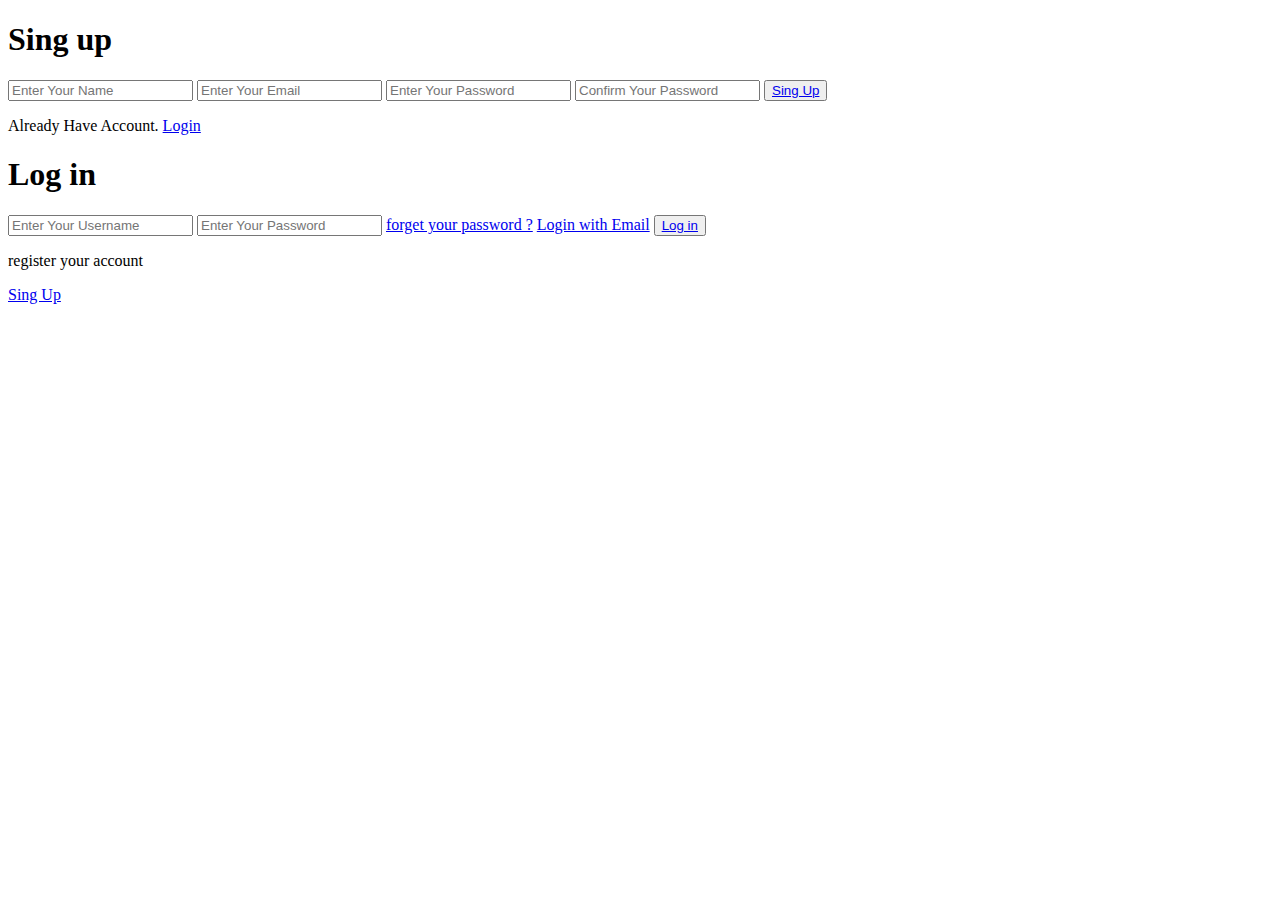
==== index.html @ 1a27d8e8 "add files" ====
<!DOCTYPE html>
<html lang="en">

<head>
    <meta charset="UTF-8">
    <meta name="viewport" content="width=device-width, initial-scale=1.0">
    <link rel="stylesheet" href="style.css">
    <link rel="stylesheet" href="fontawesome-free-6.7.1-web - Copy/css/all.css">
    <title>Log in</title>
</head>

<body>

    <div class="con">
        <div class="form">
            <h1>Sing up</h1>
            <input type="text" placeholder="Enter Your Name">
            <input type="email" placeholder="Enter Your Email">
            <input type="password" placeholder="Enter Your Password" id="password">
            <i class="fa-solid fa-eye-slash"></i>
            <input type="password" placeholder="Confirm Your Password" id="confirm_password">
            <i class="fa-solid fa-eye-slash"></i>
            <button><a href="#">Sing Up</a></button>
            <p>Already Have Account. <a href="#">Login</a> </p>
        </div>
    </div>

    <div class="con"><!--con = كونتينر-->
        <div class="form">
            <h1>Log in</h1>
            <input type="text" placeholder="Enter Your Username">
            <input type="password" placeholder="Enter Your Password" id="password">
            <a href="#">forget your password ?</a> <a href="#">Login with Email</a>
            <button><a href="#">Log in</a></button>
            <p>register your account</p><a href="#">Sing Up</a>
        </div>
    </div>


    <script src="scipt.js"></script>
</body>

</html>
---- style.css ----
@import url('https://fonts.googleapis.com/css2?family=Ubuntu:wght@300;400;500;700&display=swap');
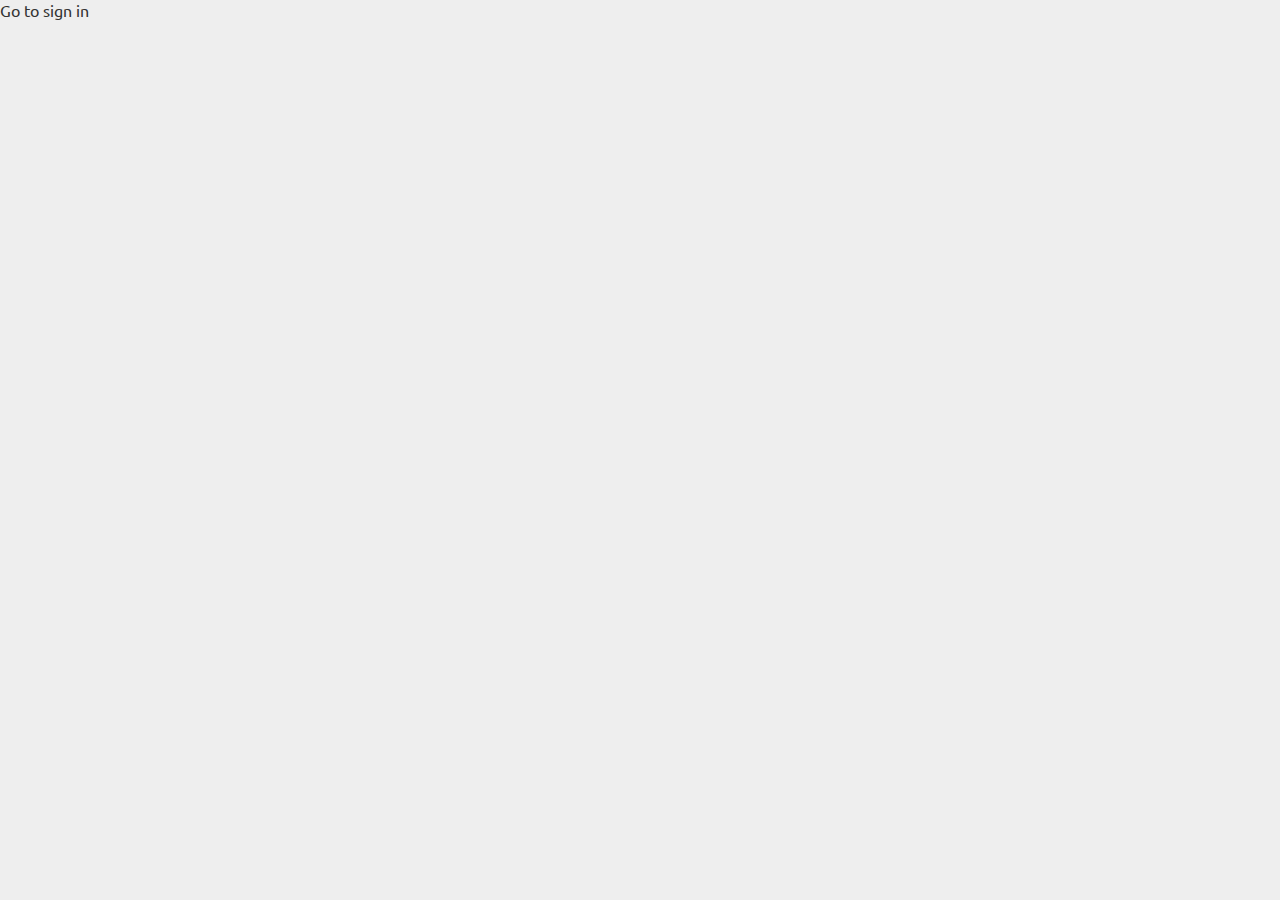
==== commit 1063d97c: ">-<" ====
--- a/index.html
+++ b/index.html
@@ -1,43 +1,19 @@
 <!DOCTYPE html>
 <html lang="en">
+  <head>
+    <meta charset="UTF-8" />
+    <meta name="viewport" content="width=device-width, initial-scale=1.0" />
+    <link rel="stylesheet" href="style.css" />
+    <link
+      rel="stylesheet"
+      href="fontawesome-free-6.7.1-web - Copy/css/all.css"
+    />
+    <title>Log in</title>
+  </head>
 
-<head>
-    <meta charset="UTF-8">
-    <meta name="viewport" content="width=device-width, initial-scale=1.0">
-    <link rel="stylesheet" href="style.css">
-    <link rel="stylesheet" href="fontawesome-free-6.7.1-web - Copy/css/all.css">
-    <title>Log in</title>
-</head>
-
-<body>
-
-    <div class="con">
-        <div class="form">
-            <h1>Sing up</h1>
-            <input type="text" placeholder="Enter Your Name">
-            <input type="email" placeholder="Enter Your Email">
-            <input type="password" placeholder="Enter Your Password" id="password">
-            <i class="fa-solid fa-eye-slash"></i>
-            <input type="password" placeholder="Confirm Your Password" id="confirm_password">
-            <i class="fa-solid fa-eye-slash"></i>
-            <button><a href="#">Sing Up</a></button>
-            <p>Already Have Account. <a href="#">Login</a> </p>
-        </div>
-    </div>
-
-    <div class="con"><!--con = كونتينر-->
-        <div class="form">
-            <h1>Log in</h1>
-            <input type="text" placeholder="Enter Your Username">
-            <input type="password" placeholder="Enter Your Password" id="password">
-            <a href="#">forget your password ?</a> <a href="#">Login with Email</a>
-            <button><a href="#">Log in</a></button>
-            <p>register your account</p><a href="#">Sing Up</a>
-        </div>
-    </div>
-
+  <body>
+    <a href="./src/signin.html">Go to sign in</a>
 
     <script src="scipt.js"></script>
-</body>
-
-</html>+  </body>
+</html>
--- a/style.css
+++ b/style.css
@@ -1 +1,89 @@
-@import url('https://fonts.googleapis.com/css2?family=Ubuntu:wght@300;400;500;700&display=swap');
+@import url("https://fonts.googleapis.com/css2?family=Ubuntu:wght@300;400;500;700&display=swap");
+:root {
+  --color-dark: #1a1a1a;
+  --input-bg: #f2f2f2;
+  --placeholder-color: #4d4d4d;
+  --color-light: #fff;
+}
+* {
+  margin: 0;
+  padding: 0;
+  box-sizing: border-box;
+  font-family: "Ubuntu", sans-serif;
+}
+ul {
+  list-style: none;
+}
+a {
+  text-decoration: none;
+  color: #333;
+}
+button,
+input[type="submit"] {
+  border: none;
+}
+
+input:focus {
+  outline: none;
+}
+label,
+button,
+input[type="submit"] {
+  cursor: pointer;
+}
+
+body {
+  background-color: #eee;
+}
+/* switch input */
+.switch {
+  position: relative;
+  height: 1.5rem;
+  width: 3rem;
+  cursor: pointer;
+  appearance: none;
+  -webkit-appearance: none;
+  border-radius: 3rem;
+  background-color: rgba(100, 116, 139, 0.377);
+  transition: all 0.3s ease;
+}
+
+.switch:checked {
+  background-color: #007bff;
+}
+
+.switch::before {
+  position: absolute;
+  content: "";
+  left: calc(1.5rem - 1.6rem);
+  top: calc(1.5rem - 1.6rem);
+  display: block;
+  height: 1.6rem;
+  width: 1.6rem;
+  cursor: pointer;
+  border: 1px solid rgba(100, 116, 139, 0.527);
+  border-radius: 9999px;
+  background-color: rgba(255, 255, 255, 1);
+  box-shadow: 0 3px 10px rgba(100, 116, 139, 0.327);
+  transition: all 0.3s ease;
+}
+
+.switch:hover::before {
+  box-shadow: 0 0 0px 8px rgba(0, 0, 0, 0.15);
+}
+
+.switch:checked:hover::before {
+  box-shadow: 0 0 0px 8px rgba(0, 123, 255, 0.15);
+}
+
+.switch:checked:before {
+  transform: translateX(100%);
+  border-color: #007bff;
+}
+
+.line {
+  width: 100%;
+  height: 0.5px;
+  background-color: rgba(100, 116, 139, 0.5);
+  margin: 20px 0;
+}
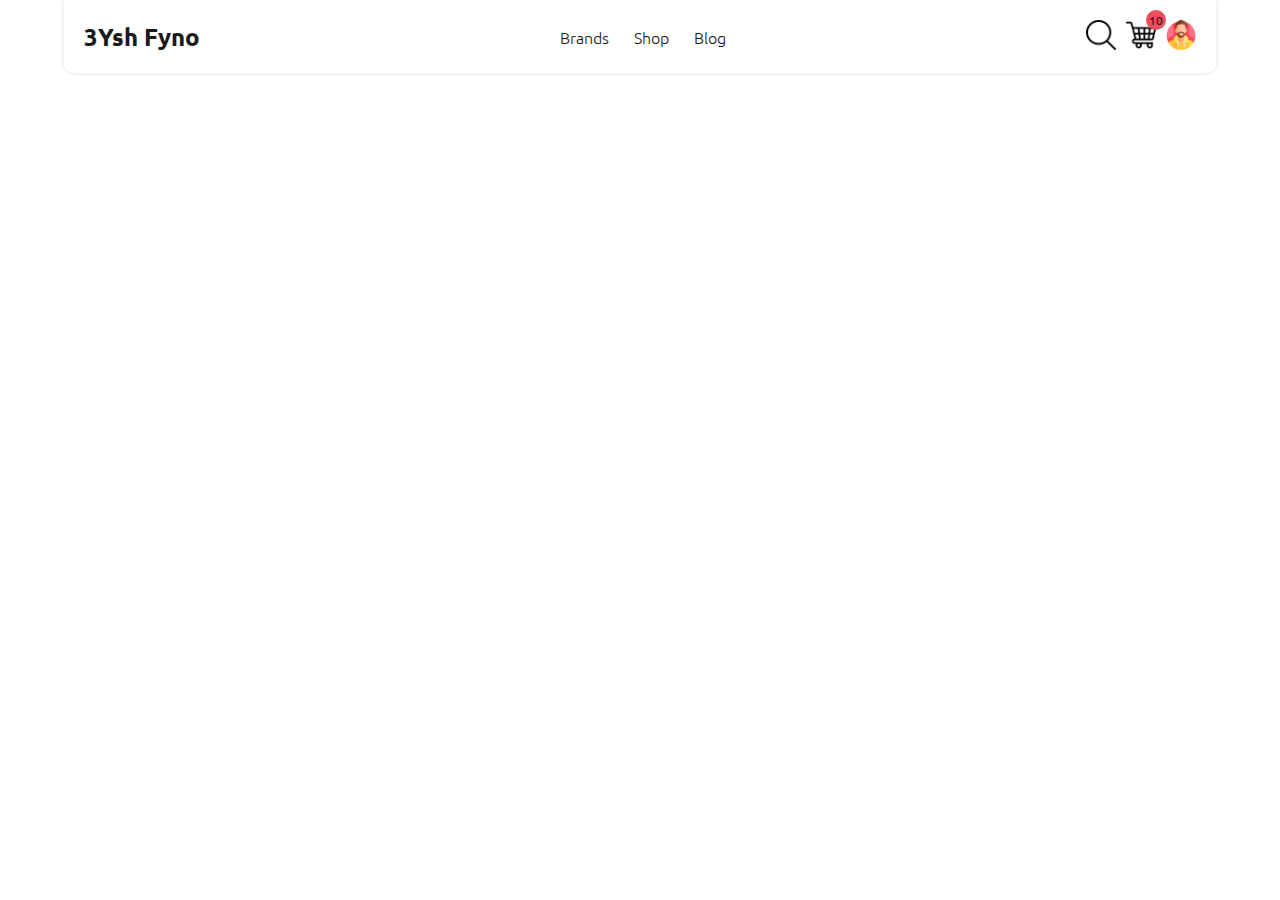
==== commit b21c3368: ">-<" ====
--- a/index.html
+++ b/index.html
@@ -8,12 +8,32 @@
       rel="stylesheet"
       href="fontawesome-free-6.7.1-web - Copy/css/all.css"
     />
-    <title>Log in</title>
+
+
+
+    <link rel="stylesheet" href="./src/assets/css/home.css">
+    <title>Home</title>
   </head>
+  <header>
+    <h2 class="logo">3Ysh Fyno</h2>
+    <nav>
+      <ul>
+        <li><a href="">Brands</a></li>
+        <li><a href="">Shop</a></li>
+        <li><a href="">Blog</a></li>
+      </ul>
+    </nav>
+    <div class="icons">
+      <img src="./src/assets/icons/search.png" alt="search" id="search">
+      <div id="cart">
+      <img src="./src/assets/icons/cart.png" alt="cart" id="cart">
+      </div>
+      <img src="./src/assets/icons/profile.png" alt="profile"  id="profile">
 
-  <body>
-    <a href="./src/signin.html">Go to sign in</a>
+    </div>
+    <img src="./src/assets/icons/menu.png" alt="menu" id="menuIcon">
+  </header>
 
-    <script src="scipt.js"></script>
+    <script src="script.js"></script>
   </body>
 </html>
--- a/style.css
+++ b/style.css
@@ -4,6 +4,7 @@
   --input-bg: #f2f2f2;
   --placeholder-color: #4d4d4d;
   --color-light: #fff;
+  --font-main: "Ubuntu", sans-serif;
 }
 * {
   margin: 0;
@@ -34,6 +35,7 @@
 
 body {
   background-color: #eee;
+  min-height: 100vh;
 }
 /* switch input */
 .switch {
--- a/src/assets/css/home.css
+++ b/src/assets/css/home.css
@@ -0,0 +1,68 @@
+@import url("/style.css");
+
+body {
+  background-color: var(--color-light);
+}
+
+/* header */
+
+header {
+  width: 90%;
+  margin: 0 auto;
+  padding: 20px;
+  background-color: var(--color-light);
+  border-bottom-right-radius: 10px;
+  border-bottom-left-radius: 10px;
+  display: flex;
+  justify-content: space-between;
+  align-items: center;
+  color: var(--color-dark);
+  box-shadow: 0 0 5px 0 rgba(33, 33, 33, 0.15);
+}
+
+header nav ul {
+  display: flex;
+  gap: 25px;
+}
+
+header nav ul li a {
+  color: var(--color-dark);
+  transition: 0.3s;
+  font-weight: lighter;
+}
+header nav ul li a:hover {
+  color: rgba(33, 33, 33, 0.3);
+}
+header .icons {
+  display: flex;
+  gap: 10px;
+}
+
+header .icons img {
+  cursor: pointer;
+  width: 30px;
+  height: 30px;
+  object-fit: cover;
+}
+
+header .icons #cart {
+  position: relative;
+}
+
+header .icons #cart::after {
+  content: "10";
+  position: absolute;
+  top: -10px;
+  right: -10px;
+  background-color: #ee4d5b;
+  width: 20px;
+  height: 20px;
+  border-radius: 50%;
+  font-size: 12px;
+  display: grid;
+  place-content: center;
+}
+
+header #menuIcon {
+  display: none;
+}
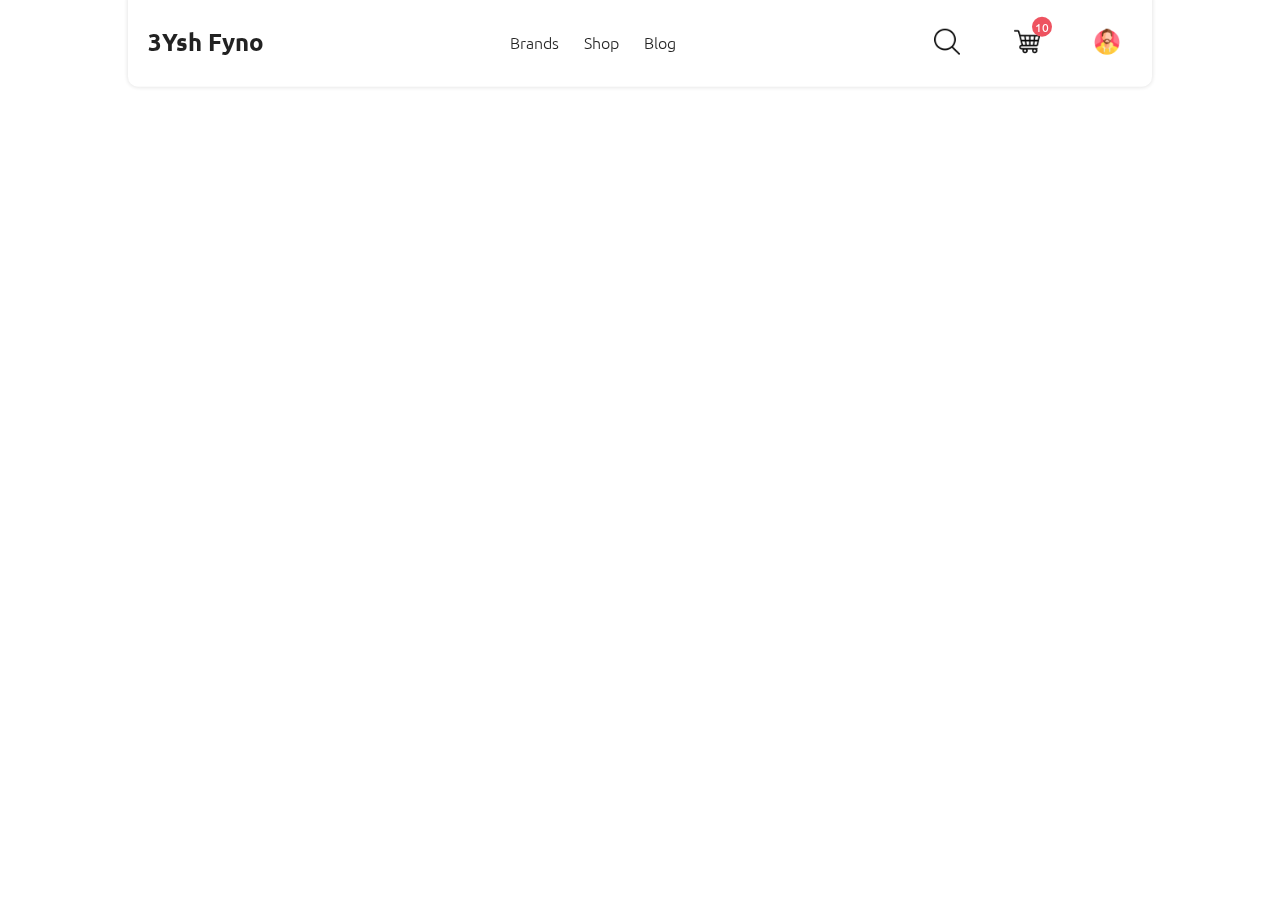
==== commit fef05a6f: ".." ====
--- a/index.html
+++ b/index.html
@@ -4,36 +4,44 @@
     <meta charset="UTF-8" />
     <meta name="viewport" content="width=device-width, initial-scale=1.0" />
     <link rel="stylesheet" href="style.css" />
+    <link rel="stylesheet" href="./src/assets/css/home.css" />
     <link
       rel="stylesheet"
-      href="fontawesome-free-6.7.1-web - Copy/css/all.css"
+      href="https://cdnjs.cloudflare.com/ajax/libs/font-awesome/6.7.2/css/all.min.css"
+      integrity="sha512-Evv84Mr4kqVGRNSgIGL/F/aIDqQb7xQ2vcrdIwxfjThSH8CSR7PBEakCr51Ck+w+/U6swU2Im1vVX0SVk9ABhg=="
+      crossorigin="anonymous"
+      referrerpolicy="no-referrer"
     />
-
-
-
-    <link rel="stylesheet" href="./src/assets/css/home.css">
     <title>Home</title>
   </head>
-  <header>
-    <h2 class="logo">3Ysh Fyno</h2>
-    <nav>
-      <ul>
-        <li><a href="">Brands</a></li>
-        <li><a href="">Shop</a></li>
-        <li><a href="">Blog</a></li>
-      </ul>
-    </nav>
-    <div class="icons">
-      <img src="./src/assets/icons/search.png" alt="search" id="search">
-      <div id="cart">
-      <img src="./src/assets/icons/cart.png" alt="cart" id="cart">
+  <body>
+    <header>
+      <h2 class="logo">3Ysh Fyno</h2>
+      <nav>
+        <ul>
+          <li><a href="">Brands</a></li>
+          <li><a href="">Shop</a></li>
+          <li><a href="">Blog</a></li>
+        </ul>
+      </nav>
+
+      <div class="icons">
+        <a id="search">
+          <img src="./src/assets/icons/search.png" alt="search" />
+        </a>
+        <a id="cart">
+          <img src="./src/assets/icons/cart.png" alt="cart" />
+        </a>
+        <a id="profile">
+          <img src="./src/assets/icons/profile.png" alt="profile" />
+        </a>
       </div>
-      <img src="./src/assets/icons/profile.png" alt="profile"  id="profile">
 
-    </div>
-    <img src="./src/assets/icons/menu.png" alt="menu" id="menuIcon">
-  </header>
+      <img src="./src/assets/icons/menu.png" alt="menu" id="menuIcon" />
+    </header>
 
+    <script src="https://cdn.jsdelivr.net/npm/gsap@3.12.7/dist/gsap.min.js"></script>
     <script src="script.js"></script>
+    <script src="./src/assets/js/home.js"></script>
   </body>
 </html>
--- a/style.css
+++ b/style.css
@@ -20,7 +20,7 @@
   color: #333;
 }
 button,
-input[type="submit"] {
+input {
   border: none;
 }
 
@@ -66,7 +66,7 @@
   border: 1px solid rgba(100, 116, 139, 0.527);
   border-radius: 9999px;
   background-color: rgba(255, 255, 255, 1);
-  box-shadow: 0 3px 10px rgba(100, 116, 139, 0.327);
+  box-shadow: 0 3px 10 px rgba(100, 116, 139, 0.327);
   transition: all 0.3s ease;
 }
 
--- a/src/assets/css/home.css
+++ b/src/assets/css/home.css
@@ -2,12 +2,18 @@
 
 body {
   background-color: var(--color-light);
+  display: flex;
+  flex-direction: column;
+  overflow-x: hidden;
 }
 
 /* header */
 
 header {
+  align-self: center;
+  position: fixed;
   width: 90%;
+  max-width: 1024px;
   margin: 0 auto;
   padding: 20px;
   background-color: var(--color-light);
@@ -35,25 +41,39 @@
 }
 header .icons {
   display: flex;
-  gap: 10px;
+  gap: 30px;
 }
 
-header .icons img {
+header img {
   cursor: pointer;
   width: 30px;
   height: 30px;
   object-fit: cover;
+  padding: 2px;
 }
-
+header .icons a {
+  display: flex;
+  align-items: center;
+  justify-content: center;
+  width: 50px;
+  height: 50px;
+  padding: 10px;
+  border-radius: 50%;
+  cursor: pointer;
+  text-decoration: none;
+  transition: 0.3s;
+}
+header .icons a:hover {
+  background-color: rgba(33, 33, 33, 0.15);
+}
 header .icons #cart {
   position: relative;
 }
-
 header .icons #cart::after {
   content: "10";
   position: absolute;
-  top: -10px;
-  right: -10px;
+  top: 0px;
+  right: 0px;
   background-color: #ee4d5b;
   width: 20px;
   height: 20px;
@@ -61,8 +81,96 @@
   font-size: 12px;
   display: grid;
   place-content: center;
+  color: var(--color-light);
 }
 
 header #menuIcon {
   display: none;
 }
+
+/* search box */
+.searchBox {
+  position: fixed;
+  top: 50%;
+  left: 50%;
+  transform: translate(-50%, -50%);
+  display: flex;
+  align-items: center;
+  background-color: #f8f9fa;
+  border: 1px solid #ddd;
+  border-radius: 8px;
+  padding: 5px 10px;
+  box-shadow: 0 2px 8px rgba(0, 0, 0, 0.1);
+  z-index: 1000;
+}
+
+.searchBox input {
+  background-color: transparent;
+  padding: 8px;
+  font-size: 14px;
+  border-radius: 4px;
+  margin-right: 10px;
+  width: 200px;
+}
+
+.searchBox i {
+  font-size: 18px;
+  color: #555;
+  cursor: pointer;
+  transition: color 0.3s;
+}
+
+.searchBox i:hover {
+  color: #007bff;
+}
+
+/* responsive */
+@media (max-width: 768px) {
+  header {
+    position: relative;
+  }
+
+  header #menuIcon {
+    display: block;
+    transition: 0.8s;
+  }
+  header #menuIcon.open {
+    transform: rotate(90deg);
+  }
+  nav {
+    position: absolute;
+    right: -100%;
+    top: calc(100% + 20px);
+    background-color: var(--color-dark);
+    padding: 20px;
+    border-radius: 10px;
+    opacity: 0;
+    transition: 0.8s;
+  }
+  nav.open {
+    opacity: 1;
+    right: 0;
+  }
+  nav ul {
+    flex-direction: column;
+  }
+  header nav ul li a {
+    color: var(--color-light);
+  }
+  header nav ul li a:hover {
+    color: #d4d4d4;
+  }
+}
+
+@media (max-width: 400px) {
+  header .logo {
+    font-size: 20px;
+  }
+  header .icons {
+    gap: 15px;
+  }
+  header img {
+    width: 25px;
+    height: 25px;
+  }
+}
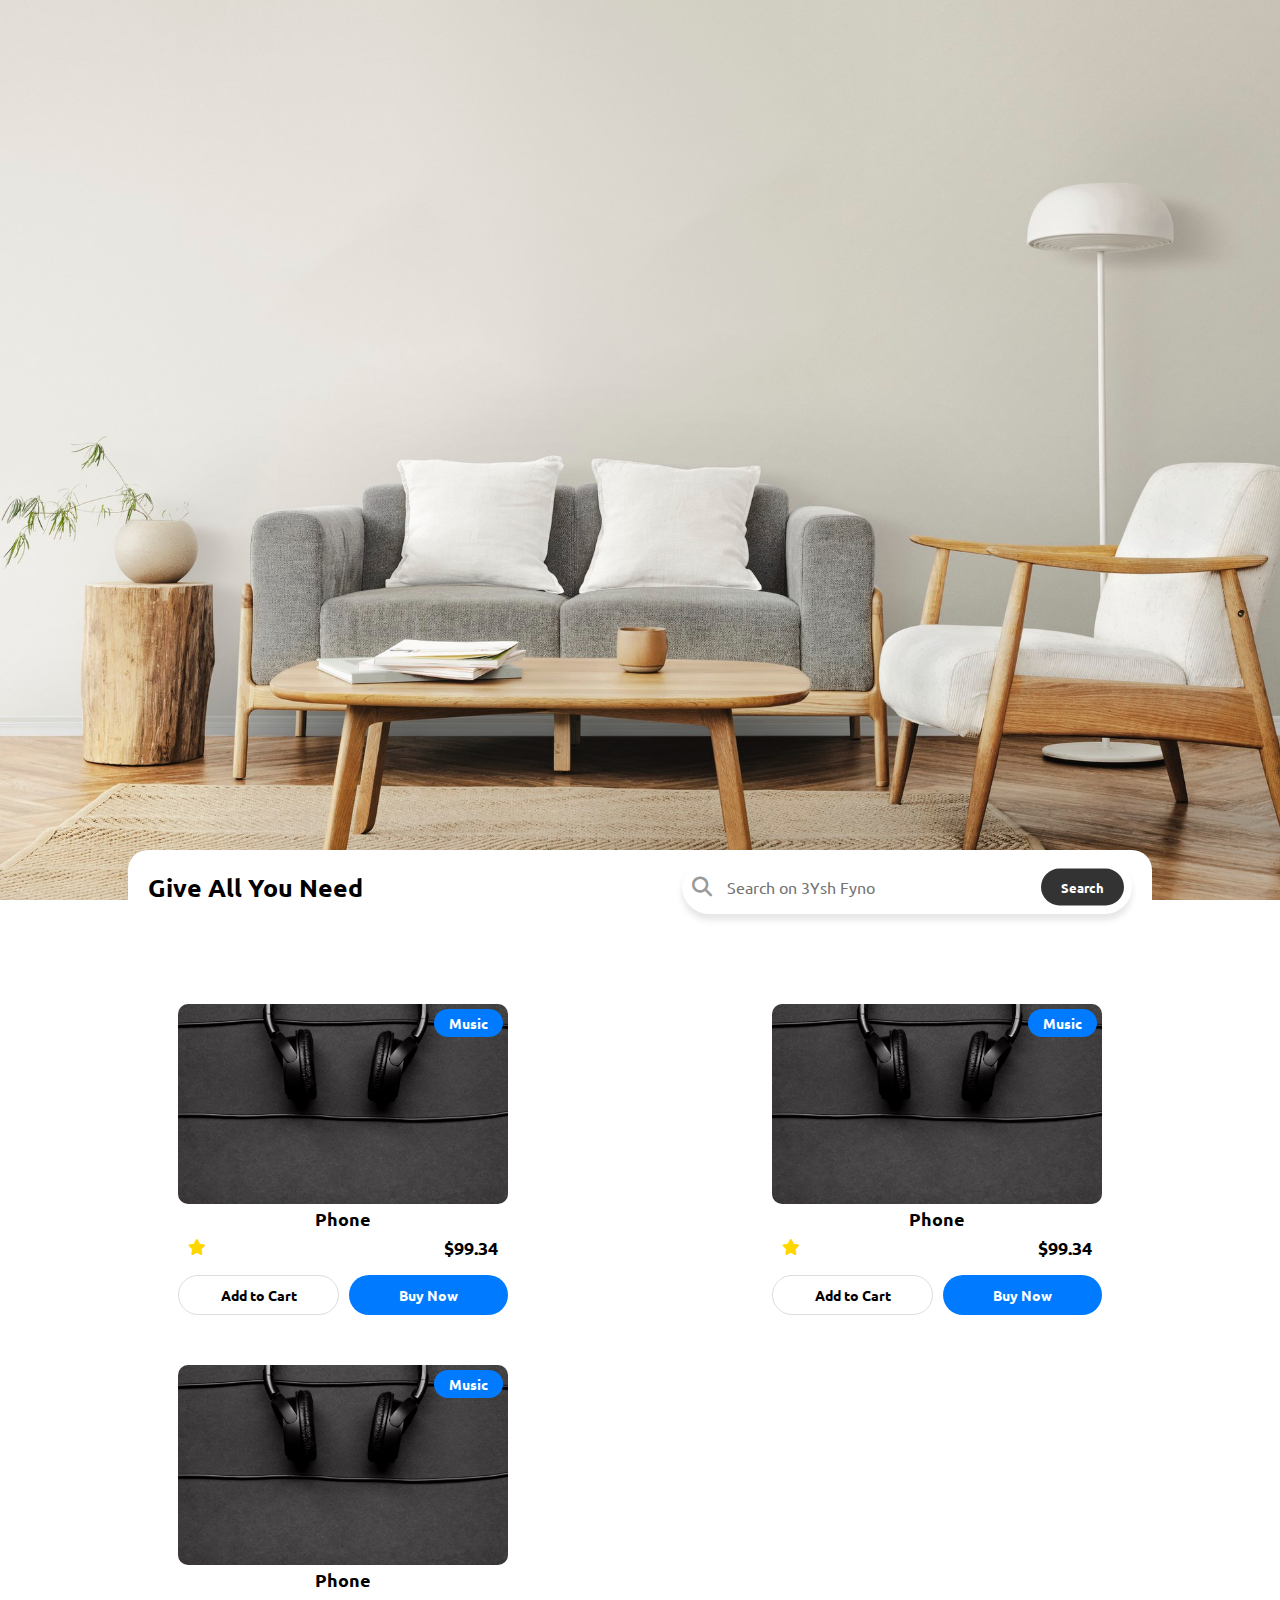
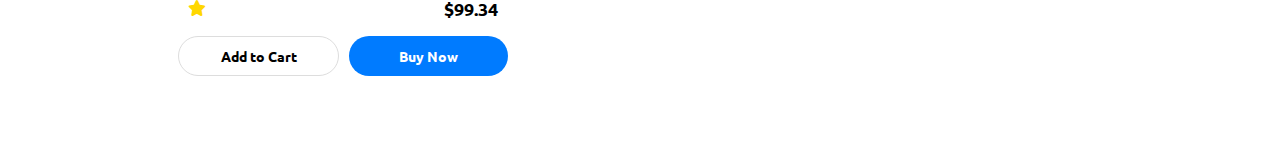
==== commit 2c901cc7: "<>" ====
--- a/index.html
+++ b/index.html
@@ -26,9 +26,6 @@
       </nav>
 
       <div class="icons">
-        <a id="search">
-          <img src="./src/assets/icons/search.png" alt="search" />
-        </a>
         <a id="cart">
           <img src="./src/assets/icons/cart.png" alt="cart" />
         </a>
@@ -36,9 +33,87 @@
           <img src="./src/assets/icons/profile.png" alt="profile" />
         </a>
       </div>
-
       <img src="./src/assets/icons/menu.png" alt="menu" id="menuIcon" />
     </header>
+
+    <section class="landing">
+      <div class="container">
+        <h2 class="hugeTitle" id="hugeTitle">Shop</h2>
+      </div>
+    </section>
+
+    <section class="products">
+      <div class="container">
+        <div class="header">
+          <h3 class="title">Give All You Need</h3>
+          <div class="searchBox" id="searchBox">
+            <i class="searchIcon fa-solid fa-magnifying-glass"></i>
+            <input
+              type="text"
+              class="searchInput"
+              placeholder="Search on 3Ysh Fyno"
+              id="searchInput"
+            />
+            <button class="searchButton" id="searchButton">Search</button>
+          </div>
+        </div>
+
+        <div class="productsSection">
+          <aside class="productFilter"></aside>
+
+          <div class="productsContainer">
+            <div class="productsBox">
+
+              <div class="product">
+                <span class="type">Music</span>
+                <img src="./src/assets/images/phone.jpg" alt="" />
+                <h3>Phone</h3>
+                <div class="row">
+                  <div class="rating"><i class="fa-solid fa-star"></i></i></div>
+                  <div class="price">$99.34</div>
+                </div>
+                <div class="buttons">
+                  <button class="addButton">Add to Cart</button>
+                  <button class="buyButton">Buy Now</button>
+                </div>
+              </div>
+              
+               <div class="product">
+                <span class="type">Music</span>
+                <img src="./src/assets/images/phone.jpg" alt="" />
+                <h3>Phone</h3>
+                <div class="row">
+                  <div class="rating"><i class="fa-solid fa-star"></i></i></div>
+                  <div class="price">$99.34</div>
+                </div>
+                <div class="buttons">
+                  <button class="addButton">Add to Cart</button>
+                  <button class="buyButton">Buy Now</button>
+                </div>
+              </div>
+
+               <div class="product">
+                <span class="type">Music</span>
+                <img src="./src/assets/images/phone.jpg" alt="" />
+                <h3>Phone</h3>
+                <div class="row">
+                  <div class="rating"><i class="fa-solid fa-star"></i></i></div>
+                  <div class="price">$99.34</div>
+                </div>
+                <div class="buttons">
+                  <button class="addButton">Add to Cart</button>
+                  <button class="buyButton">Buy Now</button>
+                </div>
+              </div>
+
+
+              
+            </div>
+            <div class="controls"></div>
+          </div>
+        </div>
+      </div>
+    </section>
 
     <script src="https://cdn.jsdelivr.net/npm/gsap@3.12.7/dist/gsap.min.js"></script>
     <script src="script.js"></script>
--- a/style.css
+++ b/style.css
@@ -12,6 +12,13 @@
   box-sizing: border-box;
   font-family: "Ubuntu", sans-serif;
 }
+
+section .container {
+  width: 90%;
+  margin: 0 auto;
+  max-width: 1024px;
+}
+
 ul {
   list-style: none;
 }
--- a/src/assets/css/home.css
+++ b/src/assets/css/home.css
@@ -10,6 +10,7 @@
 /* header */
 
 header {
+  z-index: 999;
   align-self: center;
   position: fixed;
   width: 90%;
@@ -46,8 +47,8 @@
 
 header img {
   cursor: pointer;
-  width: 30px;
-  height: 30px;
+  width: 35px;
+  height: 35px;
   object-fit: cover;
   padding: 2px;
 }
@@ -88,55 +89,261 @@
   display: none;
 }
 
-/* search box */
-.searchBox {
-  position: fixed;
+/* landing page */
+.landing {
+  overflow: hidden;
+  width: 100vw;
+  height: 100vh;
+  display: flex;
+  align-items: center;
+  justify-content: center;
+  padding-top: 50px;
+  background: url("../images/landing-home.jpg") no-repeat center center/cover;
+}
+.landing .hugeTitle {
+  font-size: 300px;
+  color: var(--color-light);
+  text-shadow: 1px 1px 1px rgba(33, 33, 33, 0.3);
+  text-align: center;
+}
+
+/* products section */
+.products {
+  position: relative;
+}
+
+.products .container {
+  position: absolute;
+  left: 50%;
+  top: 0;
+  transform: translate(-50%, -50px);
+  display: flex;
+  flex-direction: column;
+  border-radius: 20px;
+  padding: 10px 20px;
+  background-color: var(--color-light);
+  min-height: 100vh;
+}
+.products .container .header {
+  display: flex;
+  justify-content: space-between;
+  align-items: center;
+  gap: 30px;
+  margin-bottom: 60px;
+}
+
+.products .container .header .title {
+  font-size: 25px;
+}
+
+.products .container .header .searchBox {
+  position: relative;
+  width: 450px;
+  background-color: var(--color-light);
+  border-radius: 999px;
+  box-shadow: 0 6px 6px rgba(0, 0, 0, 0.1);
+  padding: 5px;
+  transition: all 0.15s ease-in-out;
+}
+
+.products .container .header .searchIcon {
+  position: absolute;
+  left: 10px;
   top: 50%;
-  left: 50%;
-  transform: translate(-50%, -50%);
-  display: flex;
-  align-items: center;
-  background-color: #f8f9fa;
+  transform: translateY(-50%);
+  color: #999;
+  font-size: 20px;
+}
+
+.products .container .header .searchInput {
+  width: 100%;
+  padding: 12px 16px 12px 40px;
+  font-size: 16px;
+  color: #333;
+  background: transparent;
+  border: none;
+  border-radius: 8px;
+  outline: none;
+}
+
+.products .container .header .searchButton {
+  position: absolute;
+  right: 8px;
+  top: 50%;
+  transform: translateY(-50%);
+  background-color: #333;
+  color: var(--color-light);
+  font-weight: bold;
+  border: none;
+  padding: 10px 20px;
+  border-radius: 99px;
+  cursor: pointer;
+  transition: 0.2s;
+}
+
+.products .container .header .searchButton:hover {
+  background-color: #222;
+}
+
+.products .container .header .searchButton:focus {
+  box-shadow: 0 0 5px #222;
+}
+
+.products .container .header .suggestions {
+  background-color: #222;
+  position: absolute;
+  top: 110%;
+  width: 100%;
+  border-radius: 20px;
+  padding: 10px;
+  color: var(--color-light);
+  flex-direction: column;
+  gap: 10px;
+  display: none;
+  box-shadow: 0px 4px 10px rgba(0, 0, 0, 0.2);
+  opacity: 0;
+  transition: 0.3s;
+  z-index: 2;
+}
+.products .container .header .suggestions li {
+  padding: 5px;
+  transition: 0.3s;
+  cursor: pointer;
+  border-radius: 20px;
+}
+.products .container .header .suggestions li:hover {
+  background-color: var(--color-light);
+  color: #222;
+}
+
+/* products Section */
+.productsSection {
+  position: relative;
+  display: flex;
+  width: 100%;
+  gap: 20px;
+  padding: 20px;
+}
+
+.productFilter {
+  display: none;
+  position: absolute;
+  width: 250px;
+  background: var(--color-light);
+  padding: 15px;
+  border-radius: 10px;
+  box-shadow: 0 2px 10px rgba(0, 0, 0, 0.1);
+}
+
+.productsContainer {
+  flex: 1;
+  display: flex;
+  flex-direction: column;
+  align-items: center;
+}
+
+.productsBox {
+  display: flex;
+  align-items: center;
+  justify-content: space-between;
+  flex-wrap: wrap;
+  gap: 30px;
+}
+
+.product {
+  width: 350px;
+  position: relative;
+  padding: 10px;
+  background: white;
+  border-radius: 10px;
+}
+
+.product .type {
+  position: absolute;
+  background-color: #007bff;
+  color: white;
+  padding: 5px 15px;
+  right: 15px;
+  top: 15px;
+  border-radius: 20px;
+  font-size: 14px;
+  font-weight: bold;
+}
+
+.product img {
+  width: 100%;
+  height: 200px;
+  object-fit: cover;
+  border-radius: 10px;
+  object-fit: cover;
+}
+
+.product h3 {
+  font-size: 18px;
+  font-weight: 600;
+  text-align: center;
+}
+
+.row {
+  display: flex;
+  justify-content: space-between;
+  padding: 5px 10px;
+}
+
+.rating i {
+  color: gold;
+}
+
+.price {
+  font-size: 18px;
+  font-weight: bold;
+}
+
+.buttons {
+  display: flex;
+  gap: 10px;
+  margin-top: 10px;
+}
+
+.addButton,
+.buyButton {
+  flex: 1;
+  border: none;
+  padding: 10px;
+  font-size: 14px;
+  font-weight: bold;
+  border-radius: 20px;
+  cursor: pointer;
+  transition: background 0.3s;
+}
+
+.addButton {
+  background-color: var(--color-light);
   border: 1px solid #ddd;
-  border-radius: 8px;
-  padding: 5px 10px;
-  box-shadow: 0 2px 8px rgba(0, 0, 0, 0.1);
-  z-index: 1000;
-}
-
-.searchBox input {
-  background-color: transparent;
-  padding: 8px;
-  font-size: 14px;
-  border-radius: 4px;
-  margin-right: 10px;
-  width: 200px;
-}
-
-.searchBox i {
-  font-size: 18px;
-  color: #555;
-  cursor: pointer;
-  transition: color 0.3s;
-}
-
-.searchBox i:hover {
-  color: #007bff;
-}
-
+}
+.addButton:hover {
+  background-color: #e0e0e0;
+}
+
+.buyButton {
+  background-color: #007bff;
+  color: white;
+}
+.buyButton:hover {
+  background-color: #0056b3;
+}
 /* responsive */
-@media (max-width: 768px) {
-  header {
-    position: relative;
-  }
-
+
+@media (max-width: 767px) {
   header #menuIcon {
     display: block;
     transition: 0.8s;
   }
+
   header #menuIcon.open {
     transform: rotate(90deg);
   }
+
   nav {
     position: absolute;
     right: -100%;
@@ -147,30 +354,79 @@
     opacity: 0;
     transition: 0.8s;
   }
+
   nav.open {
     opacity: 1;
     right: 0;
   }
+
   nav ul {
     flex-direction: column;
   }
+
   header nav ul li a {
     color: var(--color-light);
   }
+
   header nav ul li a:hover {
     color: #d4d4d4;
   }
-}
-
+
+  .landing .hugeTitle {
+    font-size: 170px;
+  }
+
+  .products .container .header .searchBox {
+    max-width: 300px;
+  }
+
+  .products .container .header .searchInput {
+    font-size: 14px;
+  }
+  .products .container .header .title {
+    font-size: 20px;
+  }
+  .products .container .header {
+    flex-direction: column;
+  }
+}
+
+/* For screens smaller than 400px */
 @media (max-width: 400px) {
   header .logo {
     font-size: 20px;
   }
+
   header .icons {
     gap: 15px;
   }
+
   header img {
     width: 25px;
     height: 25px;
   }
-}
+
+  .landing .hugeTitle {
+    font-size: 120px;
+  }
+  .products .container .header {
+    flex-direction: column;
+  }
+  .products .container .header .searchBox {
+    width: 100%;
+    max-width: 320px;
+    padding: 8px;
+  }
+
+  .products .container .header .searchInput {
+    font-size: 12px;
+    padding: 8px 12px 8px 30px;
+  }
+
+  .products .container .header .searchButton {
+    padding: 6px 12px;
+  }
+  .products .container .header .title {
+    font-size: 16px;
+  }
+}
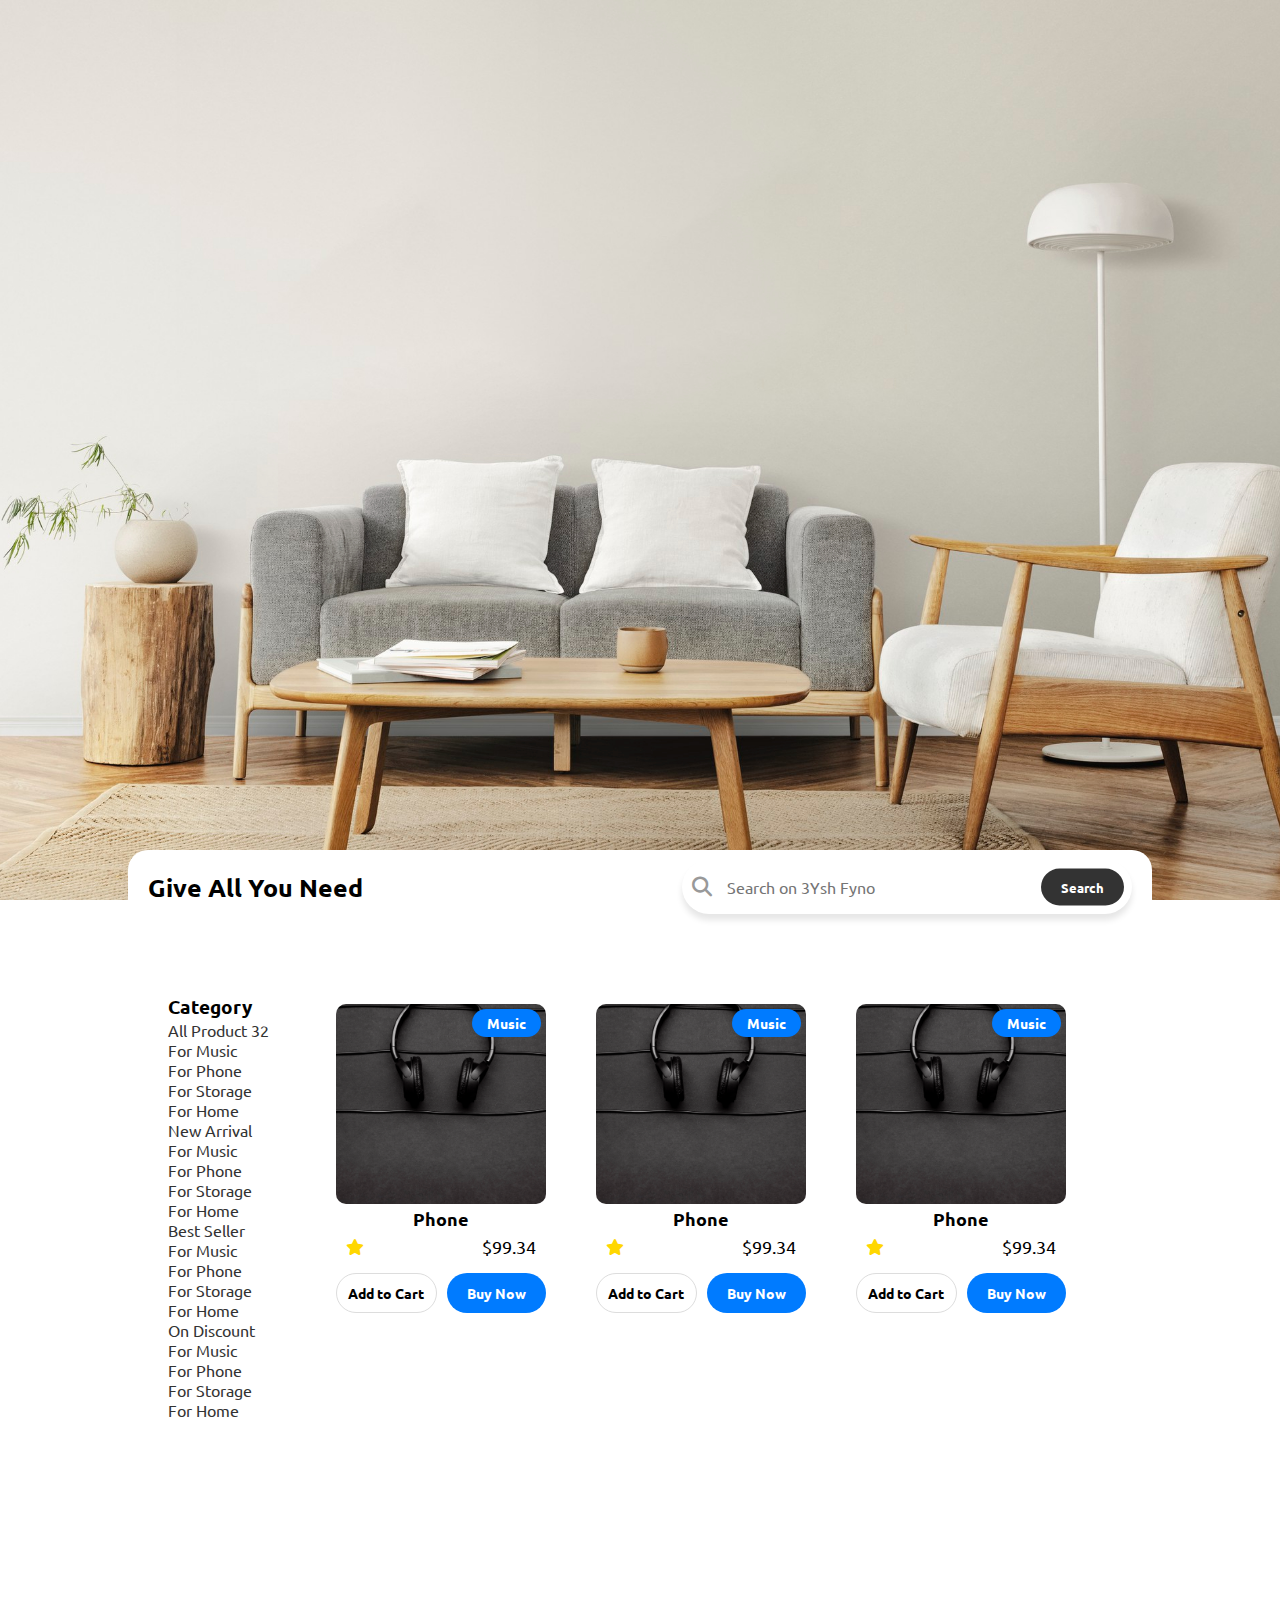
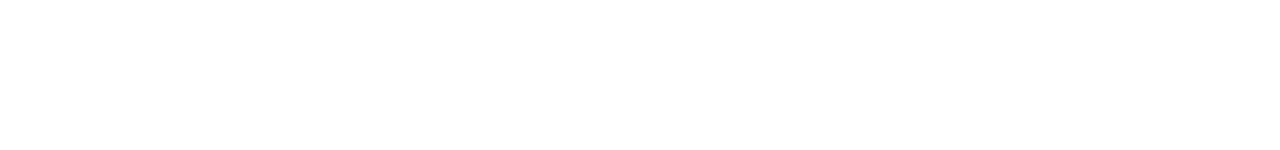
==== commit 8202c82d: "نهاية يوم 29" ====
--- a/index.html
+++ b/index.html
@@ -59,31 +59,59 @@
         </div>
 
         <div class="productsSection">
-          <aside class="productFilter"></aside>
+          <aside class="productFilter">
+            <h3 class="title">Category</h3>
+            <ul class="mainMenu">
+              <li class="menuItem">
+                <a href="#">All Product <span class="badge">32</span></a>
+                <ul class="submenu">
+                  <li><a href="#">For Music</a></li>
+                  <li><a href="#">For Phone</a></li>
+                  <li><a href="#">For Storage</a></li>
+                  <li><a href="#">For Home</a></li>
+                </ul>
+              </li>
+
+              <li>
+                <a href="#">New Arrival</a>
+
+                <ul class="submenu">
+                  <li><a href="#">For Music</a></li>
+                  <li><a href="#">For Phone</a></li>
+                  <li><a href="#">For Storage</a></li>
+                  <li><a href="#">For Home</a></li>
+                </ul>
+              </li>
+              <li>
+                <a href="#">Best Seller</a>
+                <ul class="submenu">
+                  <li><a href="#">For Music</a></li>
+                  <li><a href="#">For Phone</a></li>
+                  <li><a href="#">For Storage</a></li>
+                  <li><a href="#">For Home</a></li>
+                </ul>
+              </li>
+              <li>
+                <a href="#">On Discount</a>
+
+                <ul class="submenu">
+                  <li><a href="#">For Music</a></li>
+                  <li><a href="#">For Phone</a></li>
+                  <li><a href="#">For Storage</a></li>
+                  <li><a href="#">For Home</a></li>
+                </ul>
+              </li>
+            </ul>
+          </aside>
 
           <div class="productsContainer">
             <div class="productsBox">
-
-              <div class="product">
+              <div class="product" data-cat="" data-type="">
                 <span class="type">Music</span>
                 <img src="./src/assets/images/phone.jpg" alt="" />
                 <h3>Phone</h3>
                 <div class="row">
-                  <div class="rating"><i class="fa-solid fa-star"></i></i></div>
-                  <div class="price">$99.34</div>
-                </div>
-                <div class="buttons">
-                  <button class="addButton">Add to Cart</button>
-                  <button class="buyButton">Buy Now</button>
-                </div>
-              </div>
-              
-               <div class="product">
-                <span class="type">Music</span>
-                <img src="./src/assets/images/phone.jpg" alt="" />
-                <h3>Phone</h3>
-                <div class="row">
-                  <div class="rating"><i class="fa-solid fa-star"></i></i></div>
+                  <div class="rating"><i class="fa-solid fa-star"></i></div>
                   <div class="price">$99.34</div>
                 </div>
                 <div class="buttons">
@@ -92,12 +120,12 @@
                 </div>
               </div>
 
-               <div class="product">
+              <div class="product">
                 <span class="type">Music</span>
                 <img src="./src/assets/images/phone.jpg" alt="" />
                 <h3>Phone</h3>
                 <div class="row">
-                  <div class="rating"><i class="fa-solid fa-star"></i></i></div>
+                  <div class="rating"><i class="fa-solid fa-star"></i></div>
                   <div class="price">$99.34</div>
                 </div>
                 <div class="buttons">
@@ -106,8 +134,19 @@
                 </div>
               </div>
 
-
-              
+              <div class="product">
+                <span class="type">Music</span>
+                <img src="./src/assets/images/phone.jpg" alt="" />
+                <h3>Phone</h3>
+                <div class="row">
+                  <div class="rating"><i class="fa-solid fa-star"></i></div>
+                  <div class="price">$99.34</div>
+                </div>
+                <div class="buttons">
+                  <button class="addButton">Add to Cart</button>
+                  <button class="buyButton">Buy Now</button>
+                </div>
+              </div>
             </div>
             <div class="controls"></div>
           </div>
--- a/src/assets/css/home.css
+++ b/src/assets/css/home.css
@@ -225,16 +225,9 @@
   padding: 20px;
 }
 
-.productFilter {
-  display: none;
-  position: absolute;
-  width: 250px;
-  background: var(--color-light);
-  padding: 15px;
-  border-radius: 10px;
-  box-shadow: 0 2px 10px rgba(0, 0, 0, 0.1);
-}
-
+/* product filter */
+
+/* product filter */
 .productsContainer {
   flex: 1;
   display: flex;
@@ -245,13 +238,13 @@
 .productsBox {
   display: flex;
   align-items: center;
-  justify-content: space-between;
+  justify-content: center;
   flex-wrap: wrap;
   gap: 30px;
 }
 
-.product {
-  width: 350px;
+.productsBox .product {
+  max-width: 350px;
   position: relative;
   padding: 10px;
   background: white;
@@ -296,7 +289,6 @@
 
 .price {
   font-size: 18px;
-  font-weight: bold;
 }
 
 .buttons {
@@ -315,6 +307,7 @@
   border-radius: 20px;
   cursor: pointer;
   transition: background 0.3s;
+  width: 100px;
 }
 
 .addButton {
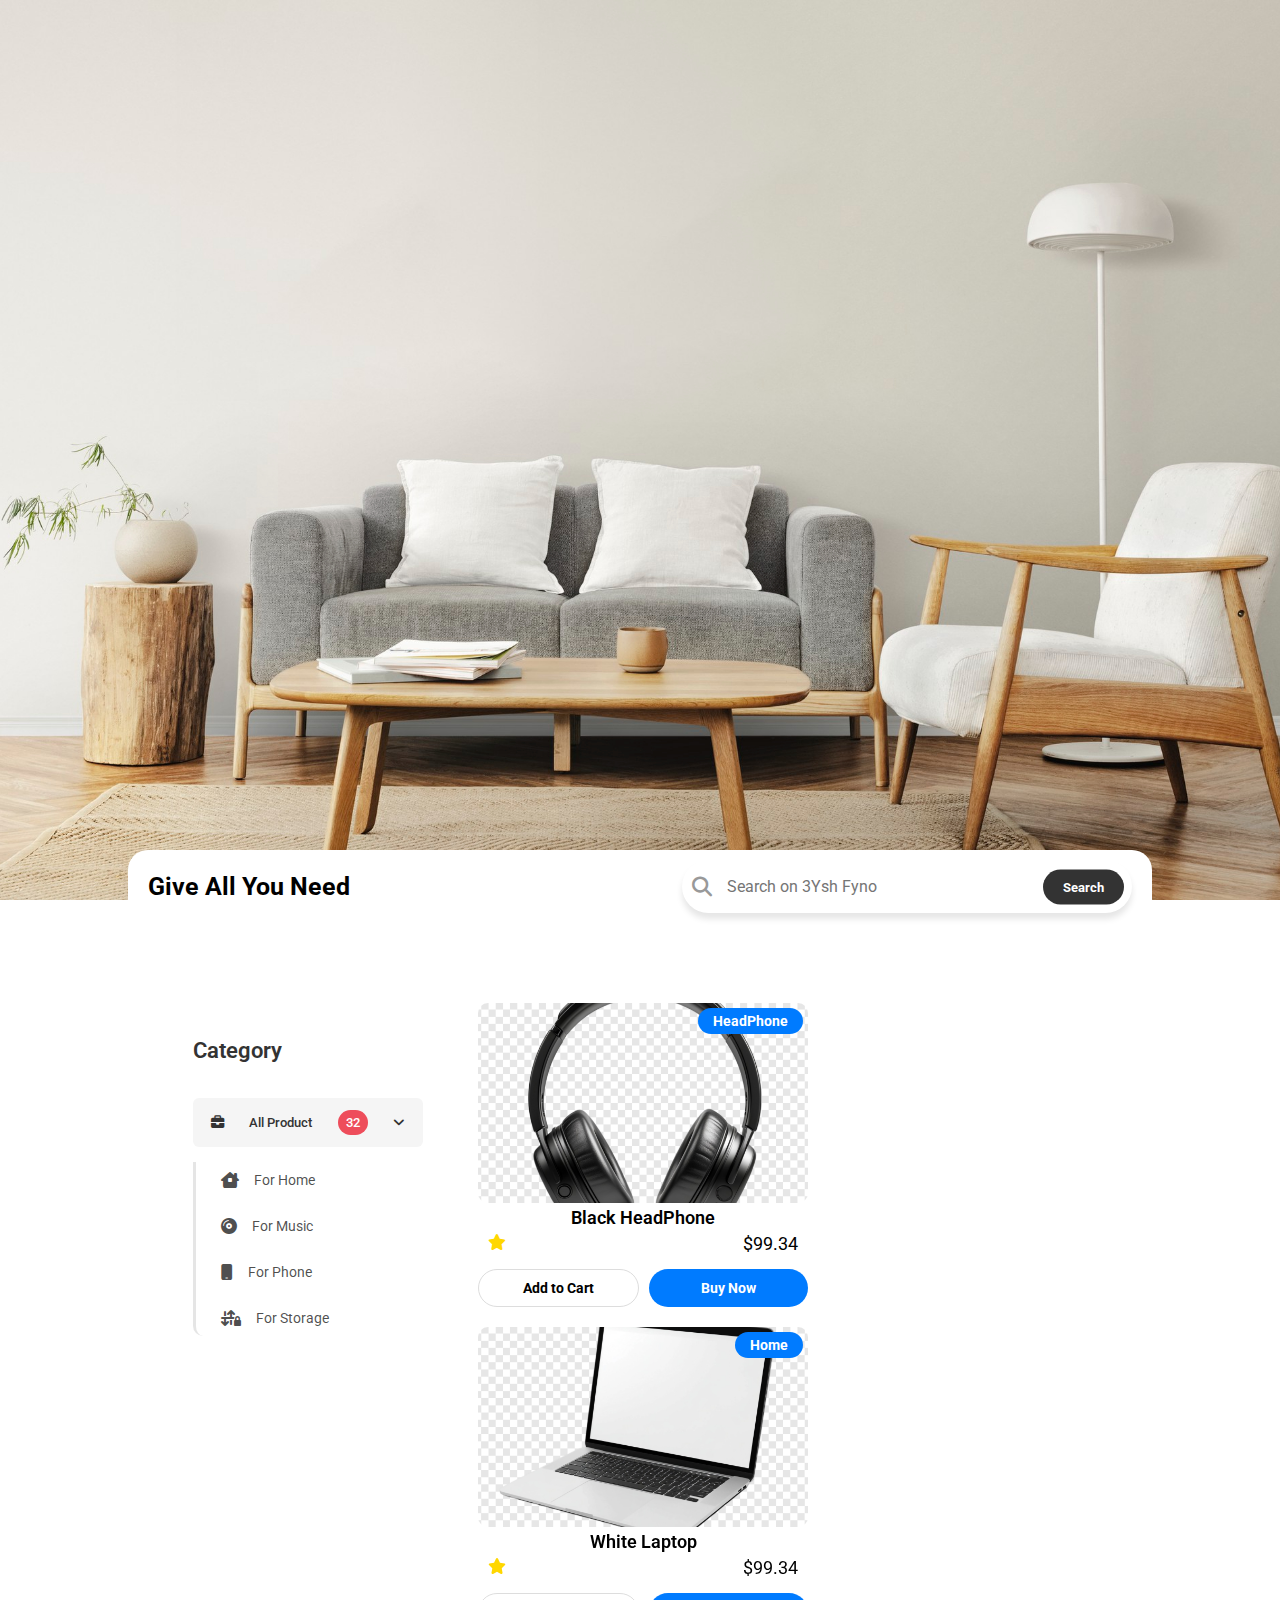
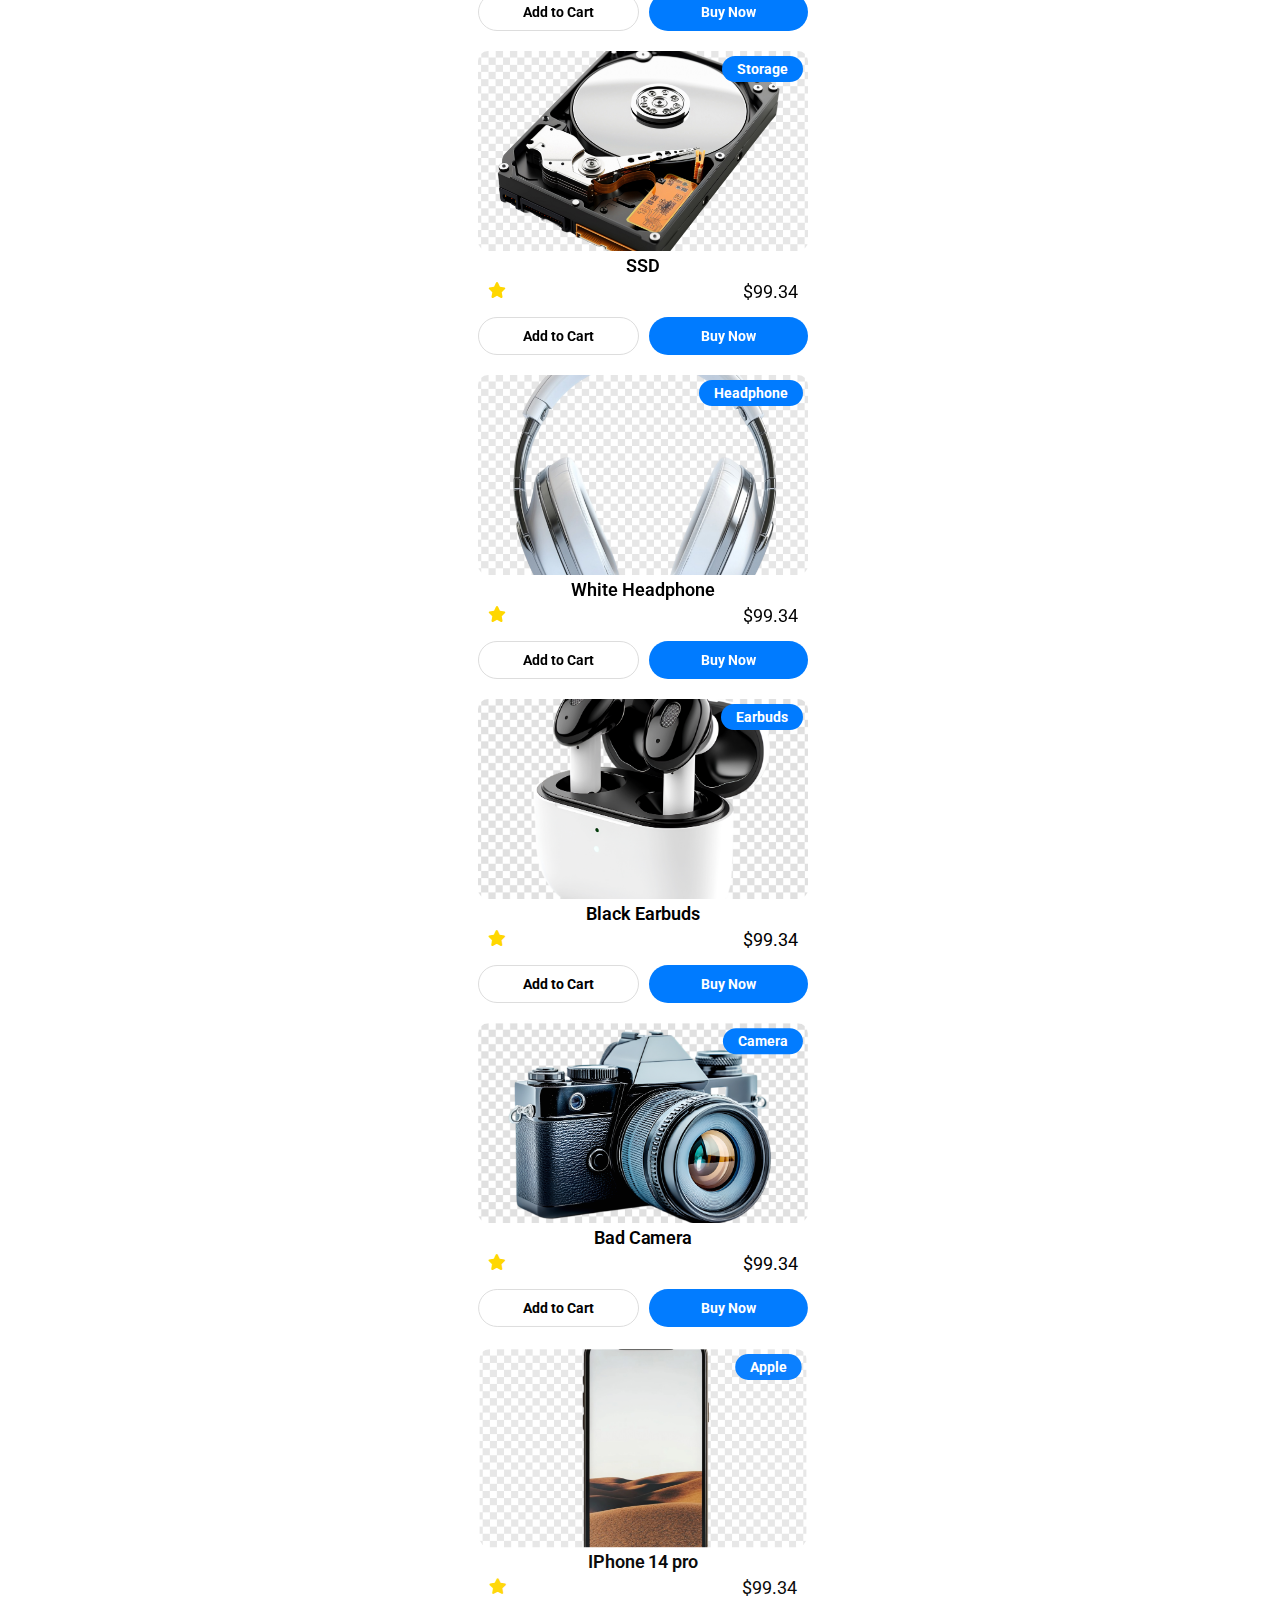
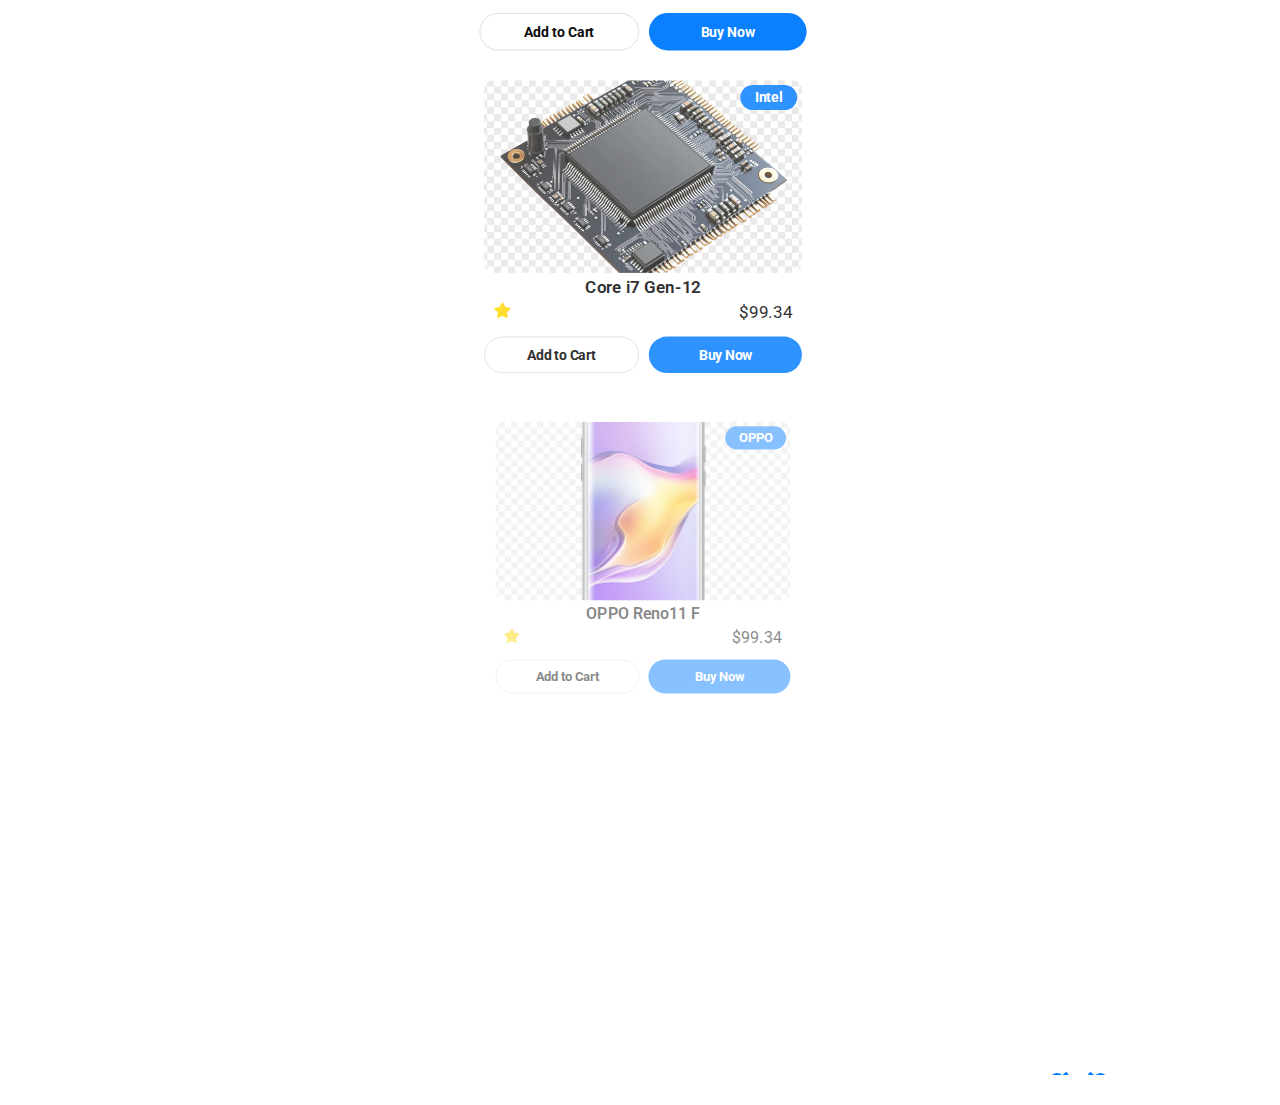
==== commit a4530c8c: "تري لسة فيه تنسيقات كثيرة و responsive لسه ما خلصته تمام" ====
--- a/index.html
+++ b/index.html
@@ -11,6 +11,10 @@
       integrity="sha512-Evv84Mr4kqVGRNSgIGL/F/aIDqQb7xQ2vcrdIwxfjThSH8CSR7PBEakCr51Ck+w+/U6swU2Im1vVX0SVk9ABhg=="
       crossorigin="anonymous"
       referrerpolicy="no-referrer"
+    />
+    <link
+      rel="stylesheet"
+      href="https://cdn.jsdelivr.net/npm/swiper@11/swiper-bundle.min.css"
     />
     <title>Home</title>
   </head>
@@ -63,97 +67,356 @@
             <h3 class="title">Category</h3>
             <ul class="mainMenu">
               <li class="menuItem">
-                <a href="#">All Product <span class="badge">32</span></a>
+                <button class="allProductsBtn">
+                  <i class="fa-solid fa-briefcase"></i>
+                  All Product <span class="badge">32</span>
+                  <i class="fa-solid fa-angle-down"></i>
+                </button>
                 <ul class="submenu">
-                  <li><a href="#">For Music</a></li>
-                  <li><a href="#">For Phone</a></li>
-                  <li><a href="#">For Storage</a></li>
-                  <li><a href="#">For Home</a></li>
-                </ul>
-              </li>
-
-              <li>
-                <a href="#">New Arrival</a>
-
-                <ul class="submenu">
-                  <li><a href="#">For Music</a></li>
-                  <li><a href="#">For Phone</a></li>
-                  <li><a href="#">For Storage</a></li>
-                  <li><a href="#">For Home</a></li>
-                </ul>
-              </li>
-              <li>
-                <a href="#">Best Seller</a>
-                <ul class="submenu">
-                  <li><a href="#">For Music</a></li>
-                  <li><a href="#">For Phone</a></li>
-                  <li><a href="#">For Storage</a></li>
-                  <li><a href="#">For Home</a></li>
-                </ul>
-              </li>
-              <li>
-                <a href="#">On Discount</a>
-
-                <ul class="submenu">
-                  <li><a href="#">For Music</a></li>
-                  <li><a href="#">For Phone</a></li>
-                  <li><a href="#">For Storage</a></li>
-                  <li><a href="#">For Home</a></li>
+                  <li>
+                    <i class="fa-solid fa-house-chimney-window"></i>
+                    <button class="filterBtn" data-category="home">
+                      For Home
+                    </button>
+                  </li>
+                  <li>
+                    <i class="fa-solid fa-compact-disc"></i>
+                    <button class="filterBtn" data-category="headphone">
+                      For Music
+                    </button>
+                  </li>
+                  <li>
+                    <i class="fa-solid fa-mobile"></i>
+                    <button class="filterBtn" data-category="phone">
+                      For Phone
+                    </button>
+                  </li>
+                  <li>
+                    <i class="fa-solid fa-arrow-down-up-lock"></i>
+                    <button class="filterBtn" data-category="storage">
+                      For Storage
+                    </button>
+                  </li>
                 </ul>
               </li>
             </ul>
           </aside>
 
-          <div class="productsContainer">
-            <div class="productsBox">
-              <div class="product" data-cat="" data-type="">
-                <span class="type">Music</span>
-                <img src="./src/assets/images/phone.jpg" alt="" />
-                <h3>Phone</h3>
-                <div class="row">
-                  <div class="rating"><i class="fa-solid fa-star"></i></div>
-                  <div class="price">$99.34</div>
-                </div>
-                <div class="buttons">
-                  <button class="addButton">Add to Cart</button>
-                  <button class="buyButton">Buy Now</button>
+          <div class="swiper productsContainer">
+            <div class="swiper-wrapper">
+              <div class="swiper-slide productsBox">
+                <div class="product" data-category="headphone">
+                  <span class="type">HeadPhone</span>
+                  <img
+                    src="./src/assets/images/products/headphone-black.jpg"
+                    alt=""
+                  />
+                  <h3>Black HeadPhone</h3>
+                  <div class="row">
+                    <div class="rating"><i class="fa-solid fa-star"></i></div>
+                    <div class="price">$99.34</div>
+                  </div>
+                  <div class="buttons">
+                    <button class="addButton">Add to Cart</button>
+                    <button class="buyButton">Buy Now</button>
+                  </div>
+                </div>
+
+                <div class="product" data-category="home">
+                  <span class="type">Home</span>
+                  <img src="./src/assets/images/products/laptop.jpg" alt="" />
+                  <h3>White Laptop</h3>
+                  <div class="row">
+                    <div class="rating"><i class="fa-solid fa-star"></i></div>
+                    <div class="price">$99.34</div>
+                  </div>
+                  <div class="buttons">
+                    <button class="addButton">Add to Cart</button>
+                    <button class="buyButton">Buy Now</button>
+                  </div>
+                </div>
+
+                <div class="product" data-category="storage">
+                  <span class="type">Storage</span>
+                  <img src="./src/assets/images/products/ssd.jpg" alt="" />
+                  <h3>SSD</h3>
+                  <div class="row">
+                    <div class="rating"><i class="fa-solid fa-star"></i></div>
+                    <div class="price">$99.34</div>
+                  </div>
+                  <div class="buttons">
+                    <button class="addButton">Add to Cart</button>
+                    <button class="buyButton">Buy Now</button>
+                  </div>
+                </div>
+
+                <div class="product" data-category="headphone">
+                  <span class="type">Headphone</span>
+                  <img
+                    src="./src/assets/images/products/headphone-white.jpg"
+                    alt=""
+                  />
+                  <h3>White Headphone</h3>
+                  <div class="row">
+                    <div class="rating"><i class="fa-solid fa-star"></i></div>
+                    <div class="price">$99.34</div>
+                  </div>
+                  <div class="buttons">
+                    <button class="addButton">Add to Cart</button>
+                    <button class="buyButton">Buy Now</button>
+                  </div>
+                </div>
+
+                <div class="product" data-category="headphone">
+                  <span class="type">Earbuds</span>
+                  <img
+                    src="./src/assets/images/products/earbuds-black.jpg"
+                    alt=""
+                  />
+                  <h3>Black Earbuds</h3>
+                  <div class="row">
+                    <div class="rating"><i class="fa-solid fa-star"></i></div>
+                    <div class="price">$99.34</div>
+                  </div>
+                  <div class="buttons">
+                    <button class="addButton">Add to Cart</button>
+                    <button class="buyButton">Buy Now</button>
+                  </div>
+                </div>
+
+                <div class="product" data-category="home">
+                  <span class="type">Camera</span>
+                  <img src="./src/assets/images/products/camera.jpg" alt="" />
+                  <h3>Bad Camera</h3>
+                  <div class="row">
+                    <div class="rating"><i class="fa-solid fa-star"></i></div>
+                    <div class="price">$99.34</div>
+                  </div>
+                  <div class="buttons">
+                    <button class="addButton">Add to Cart</button>
+                    <button class="buyButton">Buy Now</button>
+                  </div>
+                </div>
+
+                <div class="product" data-category="phone">
+                  <span class="type">Apple</span>
+                  <img src="./src/assets/images/products/iphone.jpg" alt="" />
+                  <h3>IPhone 14 pro</h3>
+                  <div class="row">
+                    <div class="rating"><i class="fa-solid fa-star"></i></div>
+                    <div class="price">$99.34</div>
+                  </div>
+                  <div class="buttons">
+                    <button class="addButton">Add to Cart</button>
+                    <button class="buyButton">Buy Now</button>
+                  </div>
+                </div>
+
+                <div class="product" data-category="storage">
+                  <span class="type">Intel</span>
+                  <img src="./src/assets/images/products/cpu.jpg" alt="" />
+                  <h3>Core i7 Gen-12</h3>
+                  <div class="row">
+                    <div class="rating"><i class="fa-solid fa-star"></i></div>
+                    <div class="price">$99.34</div>
+                  </div>
+                  <div class="buttons">
+                    <button class="addButton">Add to Cart</button>
+                    <button class="buyButton">Buy Now</button>
+                  </div>
+                </div>
+
+                <div class="product" data-category="phone">
+                  <span class="type">OPPO</span>
+                  <img src="./src/assets/images/products/oppo.jpg" alt="" />
+                  <h3>OPPO Reno11 F</h3>
+                  <div class="row">
+                    <div class="rating"><i class="fa-solid fa-star"></i></div>
+                    <div class="price">$99.34</div>
+                  </div>
+                  <div class="buttons">
+                    <button class="addButton">Add to Cart</button>
+                    <button class="buyButton">Buy Now</button>
+                  </div>
+                </div>
+
+                <div class="product" data-category="home">
+                  <span class="type">Home</span>
+                  <img src="./src/assets/images/products/laptop2.jpg" alt="" />
+                  <h3>Gaming Laptop</h3>
+                  <div class="row">
+                    <div class="rating"><i class="fa-solid fa-star"></i></div>
+                    <div class="price">$99.34</div>
+                  </div>
+                  <div class="buttons">
+                    <button class="addButton">Add to Cart</button>
+                    <button class="buyButton">Buy Now</button>
+                  </div>
                 </div>
               </div>
-
-              <div class="product">
-                <span class="type">Music</span>
-                <img src="./src/assets/images/phone.jpg" alt="" />
-                <h3>Phone</h3>
-                <div class="row">
-                  <div class="rating"><i class="fa-solid fa-star"></i></div>
-                  <div class="price">$99.34</div>
-                </div>
-                <div class="buttons">
-                  <button class="addButton">Add to Cart</button>
-                  <button class="buyButton">Buy Now</button>
-                </div>
-              </div>
-
-              <div class="product">
-                <span class="type">Music</span>
-                <img src="./src/assets/images/phone.jpg" alt="" />
-                <h3>Phone</h3>
-                <div class="row">
-                  <div class="rating"><i class="fa-solid fa-star"></i></div>
-                  <div class="price">$99.34</div>
-                </div>
-                <div class="buttons">
-                  <button class="addButton">Add to Cart</button>
-                  <button class="buyButton">Buy Now</button>
+              <!--  -->
+              <div class="swiper-slide productsBox">
+                <div class="product" data-category="headphone">
+                  <span class="type">HeadPhone</span>
+                  <img
+                    src="./src/assets/images/products/headphone-black.jpg"
+                    alt=""
+                  />
+                  <h3>Black HeadPhone</h3>
+                  <div class="row">
+                    <div class="rating"><i class="fa-solid fa-star"></i></div>
+                    <div class="price">$99.34</div>
+                  </div>
+                  <div class="buttons">
+                    <button class="addButton">Add to Cart</button>
+                    <button class="buyButton">Buy Now</button>
+                  </div>
+                </div>
+
+                <div class="product" data-category="home">
+                  <span class="type">Home</span>
+                  <img src="./src/assets/images/products/laptop.jpg" alt="" />
+                  <h3>White Laptop</h3>
+                  <div class="row">
+                    <div class="rating"><i class="fa-solid fa-star"></i></div>
+                    <div class="price">$99.34</div>
+                  </div>
+                  <div class="buttons">
+                    <button class="addButton">Add to Cart</button>
+                    <button class="buyButton">Buy Now</button>
+                  </div>
+                </div>
+
+                <div class="product" data-category="storage">
+                  <span class="type">Storage</span>
+                  <img src="./src/assets/images/products/ssd.jpg" alt="" />
+                  <h3>SSD</h3>
+                  <div class="row">
+                    <div class="rating"><i class="fa-solid fa-star"></i></div>
+                    <div class="price">$99.34</div>
+                  </div>
+                  <div class="buttons">
+                    <button class="addButton">Add to Cart</button>
+                    <button class="buyButton">Buy Now</button>
+                  </div>
+                </div>
+
+                <div class="product" data-category="headphone">
+                  <span class="type">Headphone</span>
+                  <img
+                    src="./src/assets/images/products/headphone-white.jpg"
+                    alt=""
+                  />
+                  <h3>White Headphone</h3>
+                  <div class="row">
+                    <div class="rating"><i class="fa-solid fa-star"></i></div>
+                    <div class="price">$99.34</div>
+                  </div>
+                  <div class="buttons">
+                    <button class="addButton">Add to Cart</button>
+                    <button class="buyButton">Buy Now</button>
+                  </div>
+                </div>
+
+                <div class="product" data-category="headphone">
+                  <span class="type">Earbuds</span>
+                  <img
+                    src="./src/assets/images/products/earbuds-black.jpg"
+                    alt=""
+                  />
+                  <h3>Black Earbuds</h3>
+                  <div class="row">
+                    <div class="rating"><i class="fa-solid fa-star"></i></div>
+                    <div class="price">$99.34</div>
+                  </div>
+                  <div class="buttons">
+                    <button class="addButton">Add to Cart</button>
+                    <button class="buyButton">Buy Now</button>
+                  </div>
+                </div>
+
+                <div class="product" data-category="home">
+                  <span class="type">Camera</span>
+                  <img src="./src/assets/images/products/camera.jpg" alt="" />
+                  <h3>Bad Camera</h3>
+                  <div class="row">
+                    <div class="rating"><i class="fa-solid fa-star"></i></div>
+                    <div class="price">$99.34</div>
+                  </div>
+                  <div class="buttons">
+                    <button class="addButton">Add to Cart</button>
+                    <button class="buyButton">Buy Now</button>
+                  </div>
+                </div>
+
+                <div class="product" data-category="phone">
+                  <span class="type">Apple</span>
+                  <img src="./src/assets/images/products/iphone.jpg" alt="" />
+                  <h3>IPhone 14 pro</h3>
+                  <div class="row">
+                    <div class="rating"><i class="fa-solid fa-star"></i></div>
+                    <div class="price">$99.34</div>
+                  </div>
+                  <div class="buttons">
+                    <button class="addButton">Add to Cart</button>
+                    <button class="buyButton">Buy Now</button>
+                  </div>
+                </div>
+
+                <div class="product" data-category="storage">
+                  <span class="type">Intel</span>
+                  <img src="./src/assets/images/products/cpu.jpg" alt="" />
+                  <h3>Core i7 Gen-12</h3>
+                  <div class="row">
+                    <div class="rating"><i class="fa-solid fa-star"></i></div>
+                    <div class="price">$99.34</div>
+                  </div>
+                  <div class="buttons">
+                    <button class="addButton">Add to Cart</button>
+                    <button class="buyButton">Buy Now</button>
+                  </div>
+                </div>
+
+                <div class="product" data-category="phone">
+                  <span class="type">OPPO</span>
+                  <img src="./src/assets/images/products/oppo.jpg" alt="" />
+                  <h3>OPPO Reno11 F</h3>
+                  <div class="row">
+                    <div class="rating"><i class="fa-solid fa-star"></i></div>
+                    <div class="price">$99.34</div>
+                  </div>
+                  <div class="buttons">
+                    <button class="addButton">Add to Cart</button>
+                    <button class="buyButton">Buy Now</button>
+                  </div>
+                </div>
+
+                <div class="product" data-category="home">
+                  <span class="type">Home</span>
+                  <img src="./src/assets/images/products/laptop2.jpg" alt="" />
+                  <h3>Gaming Laptop</h3>
+                  <div class="row">
+                    <div class="rating"><i class="fa-solid fa-star"></i></div>
+                    <div class="price">$99.34</div>
+                  </div>
+                  <div class="buttons">
+                    <button class="addButton">Add to Cart</button>
+                    <button class="buyButton">Buy Now</button>
+                  </div>
                 </div>
               </div>
             </div>
-            <div class="controls"></div>
+            <div class="swiper-controls">
+              <div class="swiper-pagination"></div>
+              <div class="swiper-button-prev"></div>
+              <div class="swiper-button-next"></div>
+            </div>
           </div>
         </div>
       </div>
     </section>
 
+    <script src="https://cdn.jsdelivr.net/npm/swiper@11/swiper-bundle.min.js"></script>
     <script src="https://cdn.jsdelivr.net/npm/gsap@3.12.7/dist/gsap.min.js"></script>
     <script src="script.js"></script>
     <script src="./src/assets/js/home.js"></script>
--- a/style.css
+++ b/style.css
@@ -1,4 +1,4 @@
-@import url("https://fonts.googleapis.com/css2?family=Ubuntu:wght@300;400;500;700&display=swap");
+@import url("https://fonts.googleapis.com/css2?family=Roboto:ital,wght@0,100..900;1,100..900&display=swap");
 :root {
   --color-dark: #1a1a1a;
   --input-bg: #f2f2f2;
@@ -10,7 +10,7 @@
   margin: 0;
   padding: 0;
   box-sizing: border-box;
-  font-family: "Ubuntu", sans-serif;
+  font-family: "Roboto", sans-serif;
 }
 
 section .container {
--- a/src/assets/css/home.css
+++ b/src/assets/css/home.css
@@ -226,6 +226,106 @@
 }
 
 /* product filter */
+.productFilter {
+  display: flex;
+  align-items: flex-start;
+  flex-direction: column;
+  background-color: #fff;
+  padding: 25px;
+  border-radius: 12px;
+  gap: 20px;
+  width: 100%;
+  max-width: 280px;
+  height: fit-content;
+  margin: 20px auto;
+}
+
+.productFilter .title {
+  font-size: 22px;
+  font-weight: 600;
+  text-align: center;
+  color: #333;
+  margin-bottom: 15px;
+}
+
+.productFilter .mainMenu {
+  display: flex;
+  flex-direction: column;
+  width: 100%;
+}
+
+.productFilter .mainMenu .menuItem {
+  display: flex;
+  flex-direction: column;
+  gap: 15px;
+}
+
+.productFilter .mainMenu .menuItem .allProductsBtn {
+  padding: 12px 18px;
+  border-radius: 6px;
+  display: flex;
+  justify-content: space-between;
+  align-items: center;
+  background-color: #f5f5f5;
+  color: #333;
+  font-weight: 500;
+  transition: background-color 0.3s ease, transform 0.2s ease;
+}
+.productFilter .mainMenu .menuItem .allProductsBtn .badge {
+  background-color: #ee4d5b;
+  color: var(--color-light);
+  padding: 5px 8px;
+  border-radius: 9999px;
+}
+.productFilter .mainMenu .menuItem .allProductsBtn:hover {
+  background-color: #e0e0e0;
+}
+
+.productFilter .mainMenu .menuItem .submenu {
+  display: flex;
+  flex-direction: column;
+  gap: 10px;
+  border-left: 3px solid rgba(0, 0, 0, 0.1);
+  border-bottom-left-radius: 10px;
+  overflow: hidden;
+}
+
+.productFilter .mainMenu .menuItem .submenu li {
+  margin-left: 15px;
+  position: relative;
+  color: rgba(0, 0, 0, 0.7);
+  font-size: 14px;
+  display: flex;
+  gap: 5px;
+  transition: color 0.3s ease;
+  padding: 10px;
+}
+
+.productFilter .mainMenu .menuItem .submenu li:hover {
+  color: #007bff;
+}
+
+.productFilter .mainMenu .menuItem .submenu li i {
+  font-size: 16px;
+}
+
+.productFilter .mainMenu .menuItem .submenu li button {
+  background: transparent;
+  border: none;
+  color: rgba(0, 0, 0, 0.7);
+  padding-left: 10px;
+  font-size: 14px;
+  cursor: pointer;
+  transition: color 0.3s ease, transform 0.3s ease;
+}
+.productFilter .submenu li.active {
+  color: #007bff !important;
+  transform: translateX(5px);
+}
+.productFilter .mainMenu .menuItem .submenu li button:hover {
+  color: #007bff;
+  transform: translateX(5px);
+}
 
 /* product filter */
 .productsContainer {
@@ -325,6 +425,68 @@
 .buyButton:hover {
   background-color: #0056b3;
 }
+
+/* Swiper Controls */
+.swiper-controls {
+  position: relative;
+  margin-top: 20px;
+  display: flex;
+  justify-content: center;
+  align-items: center;
+  gap: 20px;
+}
+
+.swiper-pagination {
+  position: static !important; /* Reset Swiper's default absolute positioning */
+  display: flex;
+  gap: 10px;
+}
+
+.swiper-pagination-bullet {
+  width: 30px;
+  height: 30px;
+  display: flex;
+  align-items: center;
+  justify-content: center;
+  background-color: #ddd;
+  color: #333;
+  border-radius: 50%;
+  font-size: 14px;
+  font-weight: bold;
+  cursor: pointer;
+  transition: background-color 0.3s, color 0.3s;
+}
+
+.swiper-pagination-bullet-active {
+  background-color: #007bff;
+  color: white;
+}
+
+.swiper-button-prev,
+.swiper-button-next {
+  position: static !important; /* Reset Swiper's default absolute positioning */
+  width: 40px;
+  height: 40px;
+  background-color: #007bff;
+  color: white;
+  border-radius: 50%;
+  display: flex;
+  align-items: center;
+  justify-content: center;
+  cursor: pointer;
+  transition: background-color 0.3s;
+}
+
+.swiper-button-prev:hover,
+.swiper-button-next:hover {
+  background-color: #0056b3;
+}
+
+.swiper-button-prev::after,
+.swiper-button-next::after {
+  font-size: 16px;
+  font-weight: bold;
+}
 /* responsive */
 
 @media (max-width: 767px) {
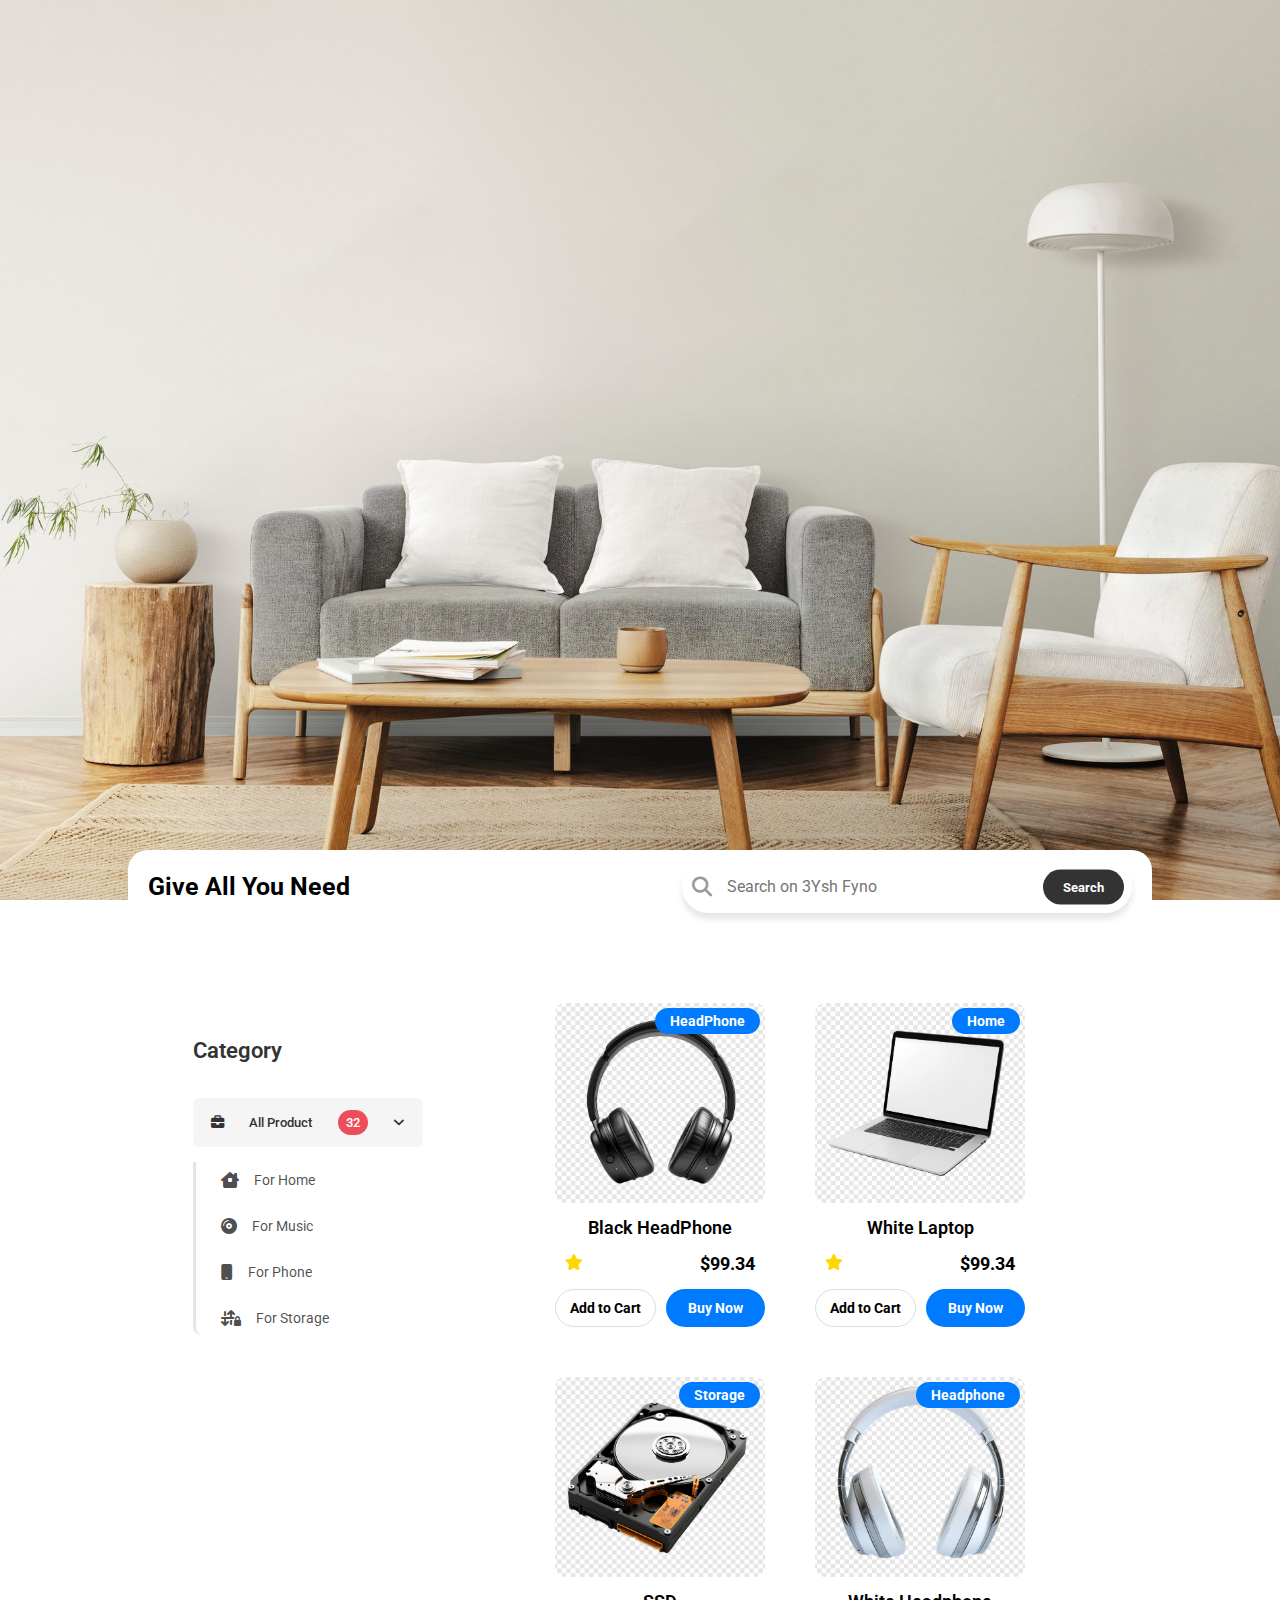
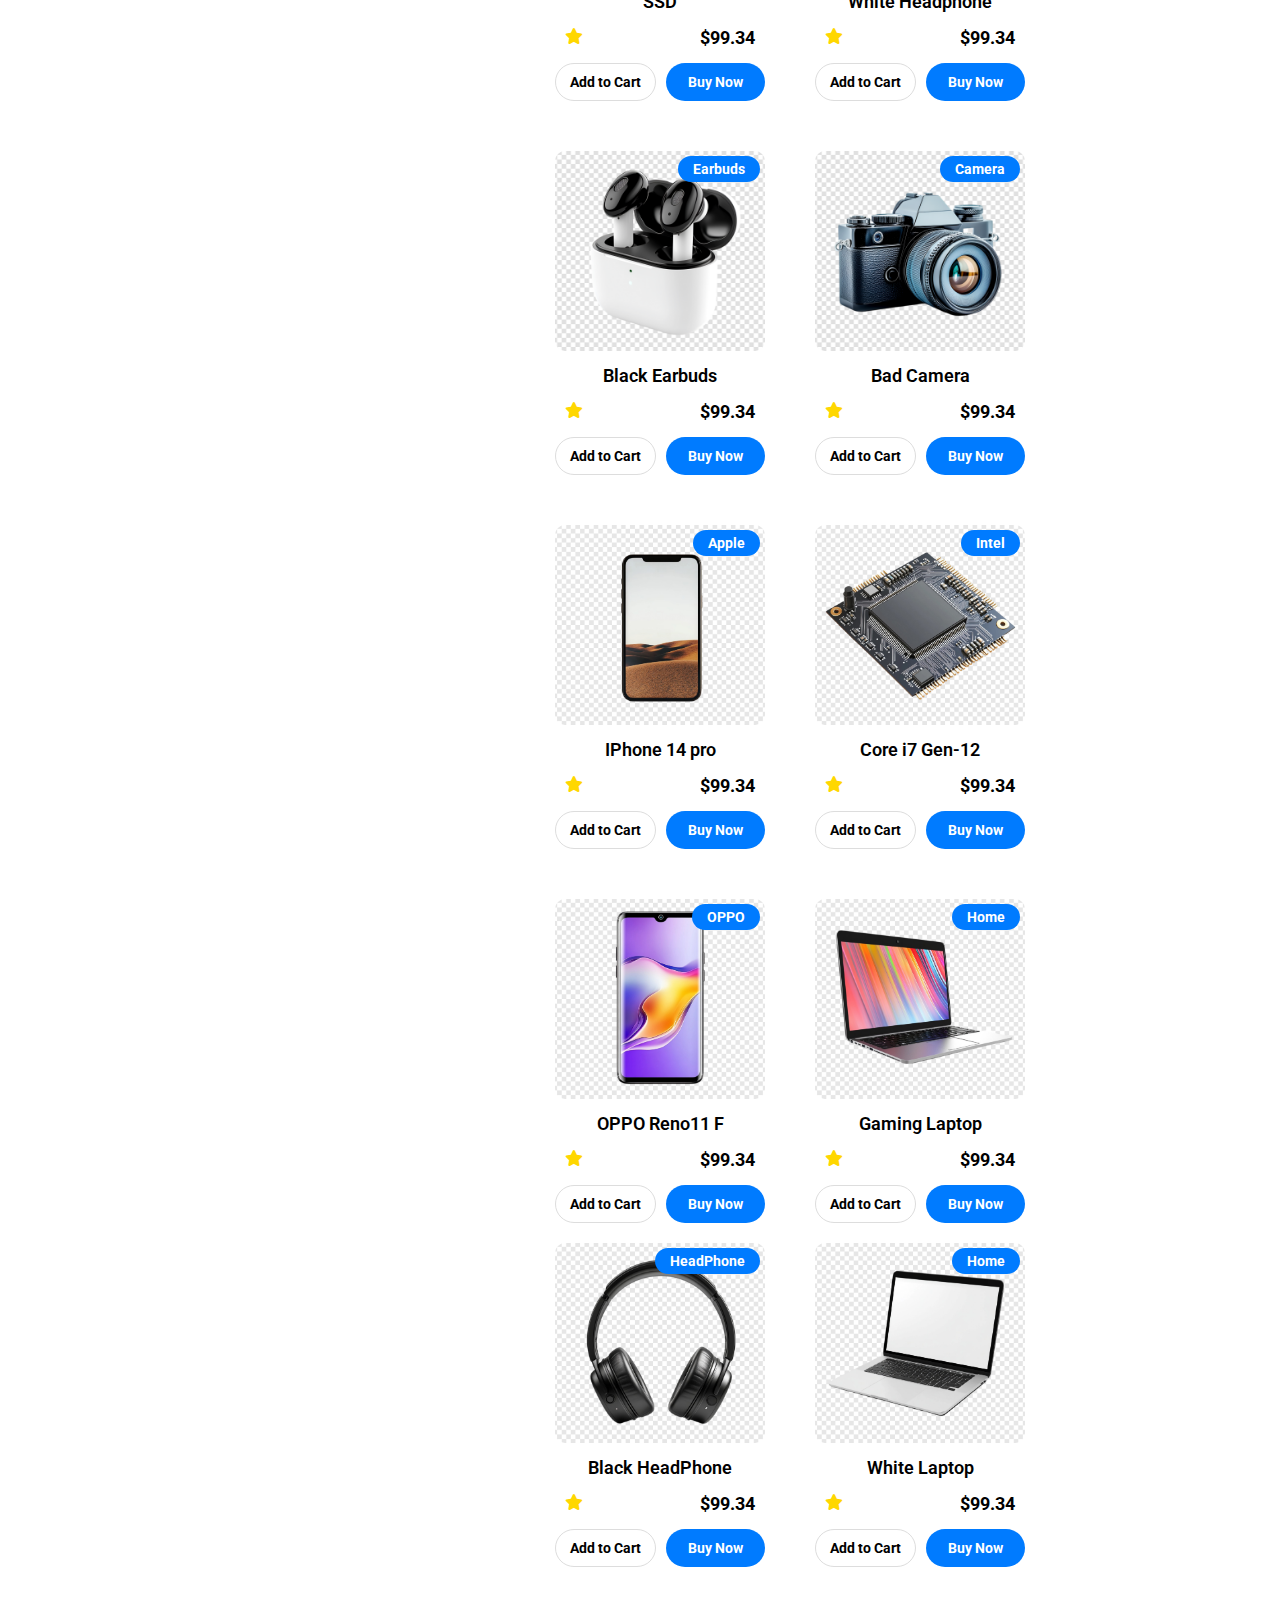
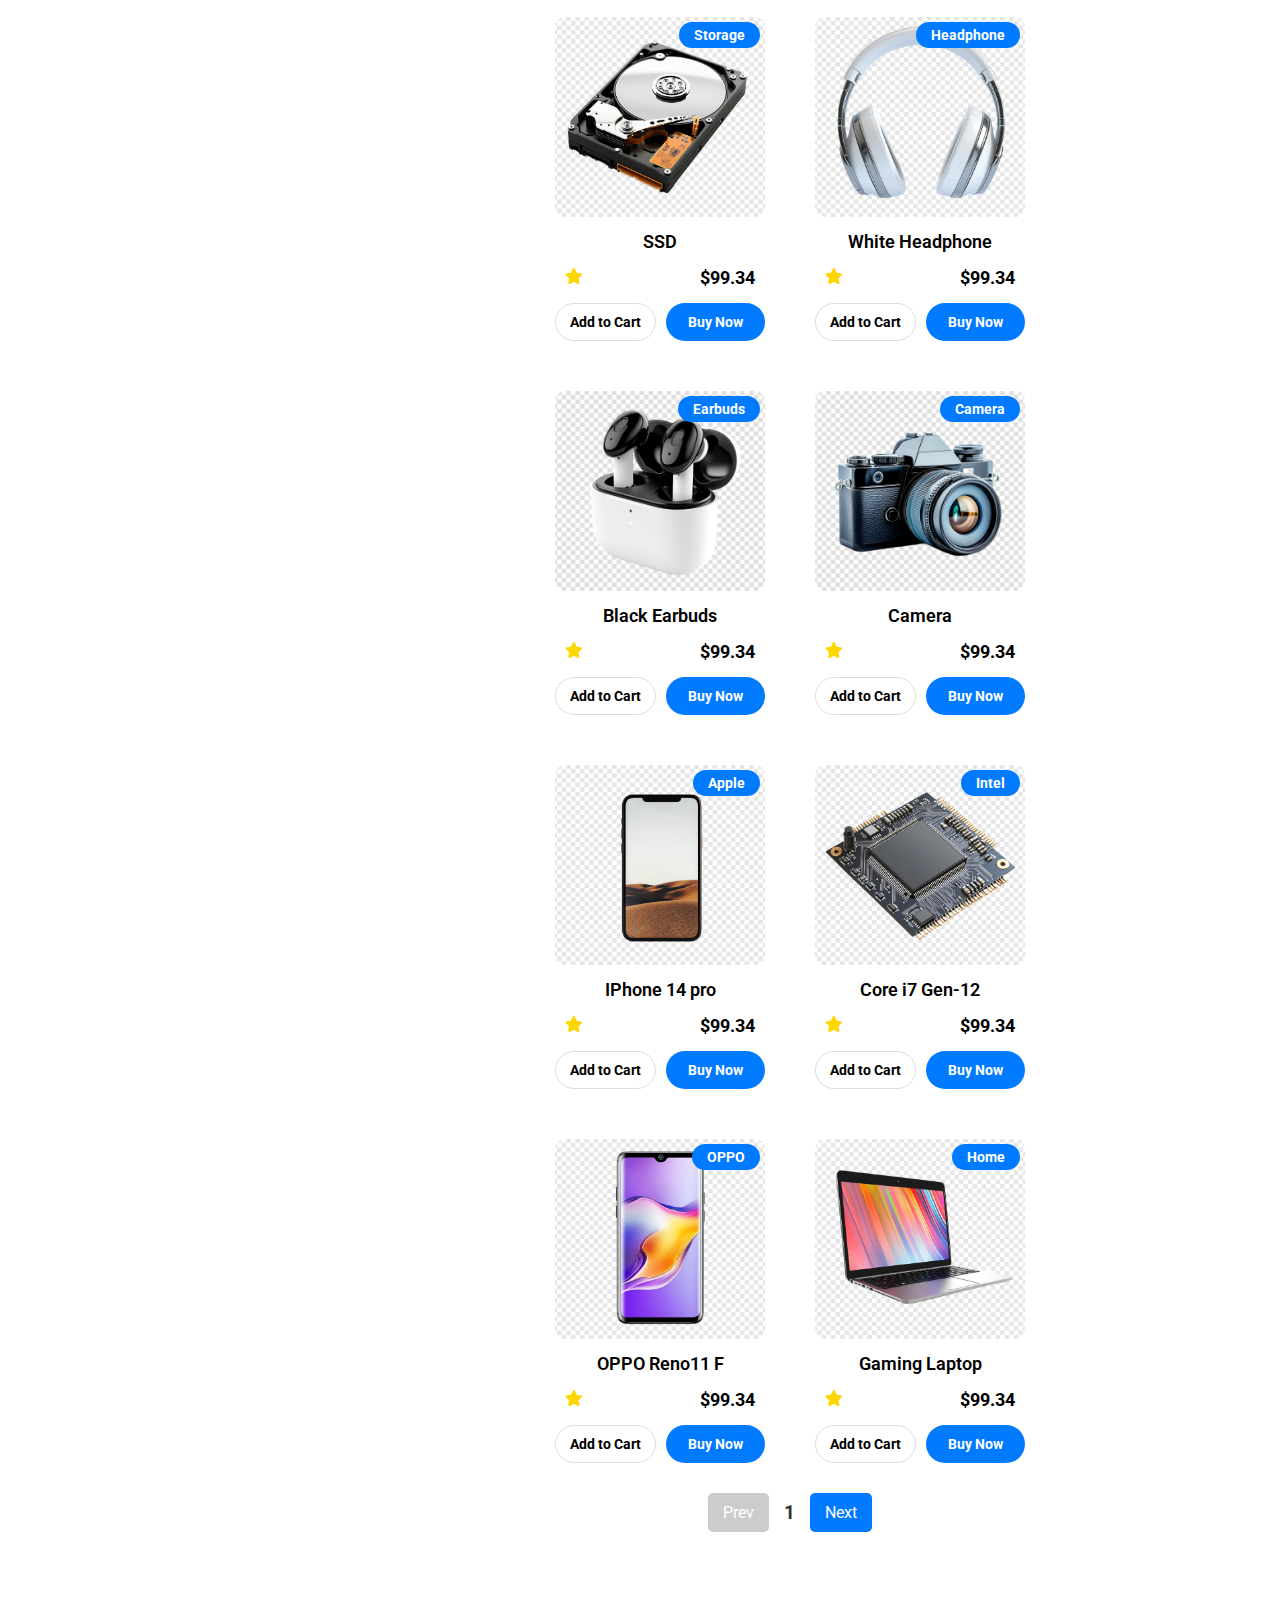
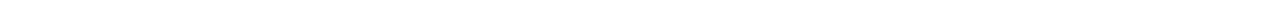
==== commit 5d4a1476: "والله ما إشتغلت كثير اليوم معلش شباب نكمل بكرة" ====
--- a/index.html
+++ b/index.html
@@ -3,8 +3,10 @@
   <head>
     <meta charset="UTF-8" />
     <meta name="viewport" content="width=device-width, initial-scale=1.0" />
+    <!-- CSS -->
     <link rel="stylesheet" href="style.css" />
     <link rel="stylesheet" href="./src/assets/css/home.css" />
+    <!-- Font Awesome -->
     <link
       rel="stylesheet"
       href="https://cdnjs.cloudflare.com/ajax/libs/font-awesome/6.7.2/css/all.min.css"
@@ -12,6 +14,7 @@
       crossorigin="anonymous"
       referrerpolicy="no-referrer"
     />
+    <!-- Swiper -->
     <link
       rel="stylesheet"
       href="https://cdn.jsdelivr.net/npm/swiper@11/swiper-bundle.min.css"
@@ -102,322 +105,373 @@
             </ul>
           </aside>
 
-          <div class="swiper productsContainer">
-            <div class="swiper-wrapper">
-              <div class="swiper-slide productsBox">
-                <div class="product" data-category="headphone">
-                  <span class="type">HeadPhone</span>
-                  <img
-                    src="./src/assets/images/products/headphone-black.jpg"
-                    alt=""
-                  />
-                  <h3>Black HeadPhone</h3>
-                  <div class="row">
-                    <div class="rating"><i class="fa-solid fa-star"></i></div>
-                    <div class="price">$99.34</div>
-                  </div>
-                  <div class="buttons">
-                    <button class="addButton">Add to Cart</button>
-                    <button class="buyButton">Buy Now</button>
-                  </div>
-                </div>
-
-                <div class="product" data-category="home">
-                  <span class="type">Home</span>
-                  <img src="./src/assets/images/products/laptop.jpg" alt="" />
-                  <h3>White Laptop</h3>
-                  <div class="row">
-                    <div class="rating"><i class="fa-solid fa-star"></i></div>
-                    <div class="price">$99.34</div>
-                  </div>
-                  <div class="buttons">
-                    <button class="addButton">Add to Cart</button>
-                    <button class="buyButton">Buy Now</button>
-                  </div>
-                </div>
-
-                <div class="product" data-category="storage">
-                  <span class="type">Storage</span>
-                  <img src="./src/assets/images/products/ssd.jpg" alt="" />
-                  <h3>SSD</h3>
-                  <div class="row">
-                    <div class="rating"><i class="fa-solid fa-star"></i></div>
-                    <div class="price">$99.34</div>
-                  </div>
-                  <div class="buttons">
-                    <button class="addButton">Add to Cart</button>
-                    <button class="buyButton">Buy Now</button>
-                  </div>
-                </div>
-
-                <div class="product" data-category="headphone">
-                  <span class="type">Headphone</span>
-                  <img
-                    src="./src/assets/images/products/headphone-white.jpg"
-                    alt=""
-                  />
-                  <h3>White Headphone</h3>
-                  <div class="row">
-                    <div class="rating"><i class="fa-solid fa-star"></i></div>
-                    <div class="price">$99.34</div>
-                  </div>
-                  <div class="buttons">
-                    <button class="addButton">Add to Cart</button>
-                    <button class="buyButton">Buy Now</button>
-                  </div>
-                </div>
-
-                <div class="product" data-category="headphone">
-                  <span class="type">Earbuds</span>
-                  <img
-                    src="./src/assets/images/products/earbuds-black.jpg"
-                    alt=""
-                  />
-                  <h3>Black Earbuds</h3>
-                  <div class="row">
-                    <div class="rating"><i class="fa-solid fa-star"></i></div>
-                    <div class="price">$99.34</div>
-                  </div>
-                  <div class="buttons">
-                    <button class="addButton">Add to Cart</button>
-                    <button class="buyButton">Buy Now</button>
-                  </div>
-                </div>
-
-                <div class="product" data-category="home">
-                  <span class="type">Camera</span>
-                  <img src="./src/assets/images/products/camera.jpg" alt="" />
-                  <h3>Bad Camera</h3>
-                  <div class="row">
-                    <div class="rating"><i class="fa-solid fa-star"></i></div>
-                    <div class="price">$99.34</div>
-                  </div>
-                  <div class="buttons">
-                    <button class="addButton">Add to Cart</button>
-                    <button class="buyButton">Buy Now</button>
-                  </div>
-                </div>
-
-                <div class="product" data-category="phone">
-                  <span class="type">Apple</span>
-                  <img src="./src/assets/images/products/iphone.jpg" alt="" />
-                  <h3>IPhone 14 pro</h3>
-                  <div class="row">
-                    <div class="rating"><i class="fa-solid fa-star"></i></div>
-                    <div class="price">$99.34</div>
-                  </div>
-                  <div class="buttons">
-                    <button class="addButton">Add to Cart</button>
-                    <button class="buyButton">Buy Now</button>
-                  </div>
-                </div>
-
-                <div class="product" data-category="storage">
-                  <span class="type">Intel</span>
-                  <img src="./src/assets/images/products/cpu.jpg" alt="" />
-                  <h3>Core i7 Gen-12</h3>
-                  <div class="row">
-                    <div class="rating"><i class="fa-solid fa-star"></i></div>
-                    <div class="price">$99.34</div>
-                  </div>
-                  <div class="buttons">
-                    <button class="addButton">Add to Cart</button>
-                    <button class="buyButton">Buy Now</button>
-                  </div>
-                </div>
-
-                <div class="product" data-category="phone">
-                  <span class="type">OPPO</span>
-                  <img src="./src/assets/images/products/oppo.jpg" alt="" />
-                  <h3>OPPO Reno11 F</h3>
-                  <div class="row">
-                    <div class="rating"><i class="fa-solid fa-star"></i></div>
-                    <div class="price">$99.34</div>
-                  </div>
-                  <div class="buttons">
-                    <button class="addButton">Add to Cart</button>
-                    <button class="buyButton">Buy Now</button>
-                  </div>
-                </div>
-
-                <div class="product" data-category="home">
-                  <span class="type">Home</span>
-                  <img src="./src/assets/images/products/laptop2.jpg" alt="" />
-                  <h3>Gaming Laptop</h3>
-                  <div class="row">
-                    <div class="rating"><i class="fa-solid fa-star"></i></div>
-                    <div class="price">$99.34</div>
-                  </div>
-                  <div class="buttons">
-                    <button class="addButton">Add to Cart</button>
-                    <button class="buyButton">Buy Now</button>
-                  </div>
-                </div>
-              </div>
-              <!--  -->
-              <div class="swiper-slide productsBox">
-                <div class="product" data-category="headphone">
-                  <span class="type">HeadPhone</span>
-                  <img
-                    src="./src/assets/images/products/headphone-black.jpg"
-                    alt=""
-                  />
-                  <h3>Black HeadPhone</h3>
-                  <div class="row">
-                    <div class="rating"><i class="fa-solid fa-star"></i></div>
-                    <div class="price">$99.34</div>
-                  </div>
-                  <div class="buttons">
-                    <button class="addButton">Add to Cart</button>
-                    <button class="buyButton">Buy Now</button>
-                  </div>
-                </div>
-
-                <div class="product" data-category="home">
-                  <span class="type">Home</span>
-                  <img src="./src/assets/images/products/laptop.jpg" alt="" />
-                  <h3>White Laptop</h3>
-                  <div class="row">
-                    <div class="rating"><i class="fa-solid fa-star"></i></div>
-                    <div class="price">$99.34</div>
-                  </div>
-                  <div class="buttons">
-                    <button class="addButton">Add to Cart</button>
-                    <button class="buyButton">Buy Now</button>
-                  </div>
-                </div>
-
-                <div class="product" data-category="storage">
-                  <span class="type">Storage</span>
-                  <img src="./src/assets/images/products/ssd.jpg" alt="" />
-                  <h3>SSD</h3>
-                  <div class="row">
-                    <div class="rating"><i class="fa-solid fa-star"></i></div>
-                    <div class="price">$99.34</div>
-                  </div>
-                  <div class="buttons">
-                    <button class="addButton">Add to Cart</button>
-                    <button class="buyButton">Buy Now</button>
-                  </div>
-                </div>
-
-                <div class="product" data-category="headphone">
-                  <span class="type">Headphone</span>
-                  <img
-                    src="./src/assets/images/products/headphone-white.jpg"
-                    alt=""
-                  />
-                  <h3>White Headphone</h3>
-                  <div class="row">
-                    <div class="rating"><i class="fa-solid fa-star"></i></div>
-                    <div class="price">$99.34</div>
-                  </div>
-                  <div class="buttons">
-                    <button class="addButton">Add to Cart</button>
-                    <button class="buyButton">Buy Now</button>
-                  </div>
-                </div>
-
-                <div class="product" data-category="headphone">
-                  <span class="type">Earbuds</span>
-                  <img
-                    src="./src/assets/images/products/earbuds-black.jpg"
-                    alt=""
-                  />
-                  <h3>Black Earbuds</h3>
-                  <div class="row">
-                    <div class="rating"><i class="fa-solid fa-star"></i></div>
-                    <div class="price">$99.34</div>
-                  </div>
-                  <div class="buttons">
-                    <button class="addButton">Add to Cart</button>
-                    <button class="buyButton">Buy Now</button>
-                  </div>
-                </div>
-
-                <div class="product" data-category="home">
-                  <span class="type">Camera</span>
-                  <img src="./src/assets/images/products/camera.jpg" alt="" />
-                  <h3>Bad Camera</h3>
-                  <div class="row">
-                    <div class="rating"><i class="fa-solid fa-star"></i></div>
-                    <div class="price">$99.34</div>
-                  </div>
-                  <div class="buttons">
-                    <button class="addButton">Add to Cart</button>
-                    <button class="buyButton">Buy Now</button>
-                  </div>
-                </div>
-
-                <div class="product" data-category="phone">
-                  <span class="type">Apple</span>
-                  <img src="./src/assets/images/products/iphone.jpg" alt="" />
-                  <h3>IPhone 14 pro</h3>
-                  <div class="row">
-                    <div class="rating"><i class="fa-solid fa-star"></i></div>
-                    <div class="price">$99.34</div>
-                  </div>
-                  <div class="buttons">
-                    <button class="addButton">Add to Cart</button>
-                    <button class="buyButton">Buy Now</button>
-                  </div>
-                </div>
-
-                <div class="product" data-category="storage">
-                  <span class="type">Intel</span>
-                  <img src="./src/assets/images/products/cpu.jpg" alt="" />
-                  <h3>Core i7 Gen-12</h3>
-                  <div class="row">
-                    <div class="rating"><i class="fa-solid fa-star"></i></div>
-                    <div class="price">$99.34</div>
-                  </div>
-                  <div class="buttons">
-                    <button class="addButton">Add to Cart</button>
-                    <button class="buyButton">Buy Now</button>
-                  </div>
-                </div>
-
-                <div class="product" data-category="phone">
-                  <span class="type">OPPO</span>
-                  <img src="./src/assets/images/products/oppo.jpg" alt="" />
-                  <h3>OPPO Reno11 F</h3>
-                  <div class="row">
-                    <div class="rating"><i class="fa-solid fa-star"></i></div>
-                    <div class="price">$99.34</div>
-                  </div>
-                  <div class="buttons">
-                    <button class="addButton">Add to Cart</button>
-                    <button class="buyButton">Buy Now</button>
-                  </div>
-                </div>
-
-                <div class="product" data-category="home">
-                  <span class="type">Home</span>
-                  <img src="./src/assets/images/products/laptop2.jpg" alt="" />
-                  <h3>Gaming Laptop</h3>
-                  <div class="row">
-                    <div class="rating"><i class="fa-solid fa-star"></i></div>
-                    <div class="price">$99.34</div>
-                  </div>
-                  <div class="buttons">
-                    <button class="addButton">Add to Cart</button>
-                    <button class="buyButton">Buy Now</button>
-                  </div>
-                </div>
-              </div>
-            </div>
-            <div class="swiper-controls">
-              <div class="swiper-pagination"></div>
-              <div class="swiper-button-prev"></div>
-              <div class="swiper-button-next"></div>
+          <div class="productsContainer">
+            <div class="productsBox">
+              <div class="product" data-category="headphone">
+                <span class="type">HeadPhone</span>
+                <img
+                  src="./src/assets/images/products/headphone-black.jpg"
+                  alt=""
+                />
+                <h3>Black HeadPhone</h3>
+                <div class="row">
+                  <div class="rating"><i class="fa-solid fa-star"></i></div>
+                  <div class="price">$99.34</div>
+                </div>
+                <div class="buttons">
+                  <button class="addButton">Add to Cart</button>
+                  <button class="buyButton">Buy Now</button>
+                </div>
+              </div>
+
+              <div class="product" data-category="home">
+                <span class="type">Home</span>
+                <img src="./src/assets/images/products/laptop.jpg" alt="" />
+                <h3>White Laptop</h3>
+                <div class="row">
+                  <div class="rating"><i class="fa-solid fa-star"></i></div>
+                  <div class="price">$99.34</div>
+                </div>
+                <div class="buttons">
+                  <button class="addButton">Add to Cart</button>
+                  <button class="buyButton">Buy Now</button>
+                </div>
+              </div>
+
+              <div class="product" data-category="storage">
+                <span class="type">Storage</span>
+                <img src="./src/assets/images/products/ssd.jpg" alt="" />
+                <h3>SSD</h3>
+                <div class="row">
+                  <div class="rating"><i class="fa-solid fa-star"></i></div>
+                  <div class="price">$99.34</div>
+                </div>
+                <div class="buttons">
+                  <button class="addButton">Add to Cart</button>
+                  <button class="buyButton">Buy Now</button>
+                </div>
+              </div>
+
+              <div class="product" data-category="headphone">
+                <span class="type">Headphone</span>
+                <img
+                  src="./src/assets/images/products/headphone-white.jpg"
+                  alt=""
+                />
+                <h3>White Headphone</h3>
+                <div class="row">
+                  <div class="rating"><i class="fa-solid fa-star"></i></div>
+                  <div class="price">$99.34</div>
+                </div>
+                <div class="buttons">
+                  <button class="addButton">Add to Cart</button>
+                  <button class="buyButton">Buy Now</button>
+                </div>
+              </div>
+
+              <div class="product" data-category="headphone">
+                <span class="type">Earbuds</span>
+                <img
+                  src="./src/assets/images/products/earbuds-black.jpg"
+                  alt=""
+                />
+                <h3>Black Earbuds</h3>
+                <div class="row">
+                  <div class="rating"><i class="fa-solid fa-star"></i></div>
+                  <div class="price">$99.34</div>
+                </div>
+                <div class="buttons">
+                  <button class="addButton">Add to Cart</button>
+                  <button class="buyButton">Buy Now</button>
+                </div>
+              </div>
+
+              <div class="product" data-category="home">
+                <span class="type">Camera</span>
+                <img src="./src/assets/images/products/camera.jpg" alt="" />
+                <h3>Bad Camera</h3>
+                <div class="row">
+                  <div class="rating"><i class="fa-solid fa-star"></i></div>
+                  <div class="price">$99.34</div>
+                </div>
+                <div class="buttons">
+                  <button class="addButton">Add to Cart</button>
+                  <button class="buyButton">Buy Now</button>
+                </div>
+              </div>
+
+              <div class="product" data-category="phone">
+                <span class="type">Apple</span>
+                <img src="./src/assets/images/products/iphone.jpg" alt="" />
+                <h3>IPhone 14 pro</h3>
+                <div class="row">
+                  <div class="rating"><i class="fa-solid fa-star"></i></div>
+                  <div class="price">$99.34</div>
+                </div>
+                <div class="buttons">
+                  <button class="addButton">Add to Cart</button>
+                  <button class="buyButton">Buy Now</button>
+                </div>
+              </div>
+
+              <div class="product" data-category="storage">
+                <span class="type">Intel</span>
+                <img src="./src/assets/images/products/cpu.jpg" alt="" />
+                <h3>Core i7 Gen-12</h3>
+                <div class="row">
+                  <div class="rating"><i class="fa-solid fa-star"></i></div>
+                  <div class="price">$99.34</div>
+                </div>
+                <div class="buttons">
+                  <button class="addButton">Add to Cart</button>
+                  <button class="buyButton">Buy Now</button>
+                </div>
+              </div>
+
+              <div class="product" data-category="phone">
+                <span class="type">OPPO</span>
+                <img src="./src/assets/images/products/oppo.jpg" alt="" />
+                <h3>OPPO Reno11 F</h3>
+                <div class="row">
+                  <div class="rating"><i class="fa-solid fa-star"></i></div>
+                  <div class="price">$99.34</div>
+                </div>
+                <div class="buttons">
+                  <button class="addButton">Add to Cart</button>
+                  <button class="buyButton">Buy Now</button>
+                </div>
+              </div>
+
+              <div class="product" data-category="home">
+                <span class="type">Home</span>
+                <img src="./src/assets/images/products/laptop2.jpg" alt="" />
+                <h3>Gaming Laptop</h3>
+                <div class="row">
+                  <div class="rating"><i class="fa-solid fa-star"></i></div>
+                  <div class="price">$99.34</div>
+                </div>
+                <div class="buttons">
+                  <button class="addButton">Add to Cart</button>
+                  <button class="buyButton">Buy Now</button>
+                </div>
+              </div>
+            </div>
+
+            <!--  -->
+
+            <div class="productsBox">
+              <div class="product" data-category="headphone">
+                <span class="type">HeadPhone</span>
+                <img
+                  src="./src/assets/images/products/headphone-black.jpg"
+                  alt=""
+                />
+                <h3>Black HeadPhone</h3>
+                <div class="row">
+                  <div class="rating"><i class="fa-solid fa-star"></i></div>
+                  <div class="price">$99.34</div>
+                </div>
+                <div class="buttons">
+                  <button class="addButton">Add to Cart</button>
+                  <button class="buyButton">Buy Now</button>
+                </div>
+              </div>
+
+              <div class="product" data-category="home">
+                <span class="type">Home</span>
+                <img src="./src/assets/images/products/laptop.jpg" alt="" />
+                <h3>White Laptop</h3>
+                <div class="row">
+                  <div class="rating"><i class="fa-solid fa-star"></i></div>
+                  <div class="price">$99.34</div>
+                </div>
+                <div class="buttons">
+                  <button class="addButton">Add to Cart</button>
+                  <button class="buyButton">Buy Now</button>
+                </div>
+              </div>
+
+              <div class="product" data-category="storage">
+                <span class="type">Storage</span>
+                <img src="./src/assets/images/products/ssd.jpg" alt="" />
+                <h3>SSD</h3>
+                <div class="row">
+                  <div class="rating"><i class="fa-solid fa-star"></i></div>
+                  <div class="price">$99.34</div>
+                </div>
+                <div class="buttons">
+                  <button class="addButton">Add to Cart</button>
+                  <button class="buyButton">Buy Now</button>
+                </div>
+              </div>
+
+              <div class="product" data-category="headphone">
+                <span class="type">Headphone</span>
+                <img
+                  src="./src/assets/images/products/headphone-white.jpg"
+                  alt=""
+                />
+                <h3>White Headphone</h3>
+                <div class="row">
+                  <div class="rating"><i class="fa-solid fa-star"></i></div>
+                  <div class="price">$99.34</div>
+                </div>
+                <div class="buttons">
+                  <button class="addButton">Add to Cart</button>
+                  <button class="buyButton">Buy Now</button>
+                </div>
+              </div>
+
+              <div class="product" data-category="headphone">
+                <span class="type">Earbuds</span>
+                <img
+                  src="./src/assets/images/products/earbuds-black.jpg"
+                  alt=""
+                />
+                <h3>Black Earbuds</h3>
+                <div class="row">
+                  <div class="rating"><i class="fa-solid fa-star"></i></div>
+                  <div class="price">$99.34</div>
+                </div>
+                <div class="buttons">
+                  <button class="addButton">Add to Cart</button>
+                  <button class="buyButton">Buy Now</button>
+                </div>
+              </div>
+
+              <div class="product" data-category="home">
+                <span class="type">Camera</span>
+                <img src="./src/assets/images/products/camera.jpg" alt="" />
+                <h3>Camera</h3>
+                <div class="row">
+                  <div class="rating"><i class="fa-solid fa-star"></i></div>
+                  <div class="price">$99.34</div>
+                </div>
+                <div class="buttons">
+                  <button class="addButton">Add to Cart</button>
+                  <button class="buyButton">Buy Now</button>
+                </div>
+              </div>
+
+              <div class="product" data-category="phone">
+                <span class="type">Apple</span>
+                <img src="./src/assets/images/products/iphone.jpg" alt="" />
+                <h3>IPhone 14 pro</h3>
+                <div class="row">
+                  <div class="rating"><i class="fa-solid fa-star"></i></div>
+                  <div class="price">$99.34</div>
+                </div>
+                <div class="buttons">
+                  <button class="addButton">Add to Cart</button>
+                  <button class="buyButton">Buy Now</button>
+                </div>
+              </div>
+
+              <div class="product" data-category="storage">
+                <span class="type">Intel</span>
+                <img src="./src/assets/images/products/cpu.jpg" alt="" />
+                <h3>Core i7 Gen-12</h3>
+                <div class="row">
+                  <div class="rating"><i class="fa-solid fa-star"></i></div>
+                  <div class="price">$99.34</div>
+                </div>
+                <div class="buttons">
+                  <button class="addButton">Add to Cart</button>
+                  <button class="buyButton">Buy Now</button>
+                </div>
+              </div>
+
+              <div class="product" data-category="phone">
+                <span class="type">OPPO</span>
+                <img src="./src/assets/images/products/oppo.jpg" alt="" />
+                <h3>OPPO Reno11 F</h3>
+                <div class="row">
+                  <div class="rating"><i class="fa-solid fa-star"></i></div>
+                  <div class="price">$99.34</div>
+                </div>
+                <div class="buttons">
+                  <button class="addButton">Add to Cart</button>
+                  <button class="buyButton">Buy Now</button>
+                </div>
+              </div>
+
+              <div class="product" data-category="home">
+                <span class="type">Home</span>
+                <img src="./src/assets/images/products/laptop2.jpg" alt="" />
+                <h3>Gaming Laptop</h3>
+                <div class="row">
+                  <div class="rating"><i class="fa-solid fa-star"></i></div>
+                  <div class="price">$99.34</div>
+                </div>
+                <div class="buttons">
+                  <button class="addButton">Add to Cart</button>
+                  <button class="buyButton">Buy Now</button>
+                </div>
+              </div>
+            </div>
+            <div class="pagination">
+              <button class="prev">Prev</button>
+              <span class="page-number">1</span>
+              <button class="next">Next</button>
             </div>
           </div>
         </div>
       </div>
     </section>
-
+    <!-- 
+    
+
+
+    <section class="recommendations">
+      <h3 class="title">Explore our recommendations</h3>
+
+      <div class="swiper-container">
+        <div class="swiper-wrapper">
+          <div class="swiper-slide">
+            <div class="product">
+              <img src="" alt="TWS Bujou" />
+              <h3>TWS Bujou</h3>
+              <p>$29.00</p>
+              <button>Add to Cart</button>
+            </div>
+          </div>
+          <div class="swiper-slide">
+            <div class="product">
+              <img src="path/to/your/image2.jpg" alt="Headband Bapris" />
+              <h3>Headband Bapris</h3>
+              <p>$12.00</p>
+              <button>Add to Cart</button>
+            </div>
+          </div>
+          <div class="swiper-slide">
+            <div class="product">
+              <img src="path/to/your/image3.jpg" alt="Adduo Cleaner" />
+              <h3>Adduo Cleaner</h3>
+              <p>$29.80</p>
+              <button>Add to Cart</button>
+            </div>
+          </div>
+          <div class="swiper-slide">
+            <div class="product">
+              <img src="path/to/your/image4.jpg" alt="Adduo Piano" />
+              <h3>Adduo Piano</h3>
+              <p>$2000.00</p>
+              <button>Add to Cart</button>
+            </div>
+          </div>
+        </div>
+        <div class="swiper-pagination"></div>
+        <div class="swiper-button-next"></div>
+        <div class="swiper-button-prev"></div>
+      </div>
+    </section>
+
+-->
+    <!-- Swiper -->
     <script src="https://cdn.jsdelivr.net/npm/swiper@11/swiper-bundle.min.js"></script>
+    <!-- GSAP -->
     <script src="https://cdn.jsdelivr.net/npm/gsap@3.12.7/dist/gsap.min.js"></script>
+    <!-- JS -->
     <script src="script.js"></script>
     <script src="./src/assets/js/home.js"></script>
   </body>
--- a/src/assets/css/home.css
+++ b/src/assets/css/home.css
@@ -271,12 +271,14 @@
   font-weight: 500;
   transition: background-color 0.3s ease, transform 0.2s ease;
 }
+
 .productFilter .mainMenu .menuItem .allProductsBtn .badge {
   background-color: #ee4d5b;
   color: var(--color-light);
   padding: 5px 8px;
   border-radius: 9999px;
 }
+
 .productFilter .mainMenu .menuItem .allProductsBtn:hover {
   background-color: #e0e0e0;
 }
@@ -318,7 +320,7 @@
   cursor: pointer;
   transition: color 0.3s ease, transform 0.3s ease;
 }
-.productFilter .submenu li.active {
+.productFilter .submenu.active > li {
   color: #007bff !important;
   transform: translateX(5px);
 }
@@ -327,12 +329,17 @@
   transform: translateX(5px);
 }
 
+.submenu li.active {
+  color: #007bff !important;
+}
+
 /* product filter */
 .productsContainer {
   flex: 1;
   display: flex;
   flex-direction: column;
   align-items: center;
+  padding-bottom: 50px;
 }
 
 .productsBox {
@@ -375,6 +382,7 @@
   font-size: 18px;
   font-weight: 600;
   text-align: center;
+  margin: 10px 0;
 }
 
 .row {
@@ -389,6 +397,7 @@
 
 .price {
   font-size: 18px;
+  font-weight: bold;
 }
 
 .buttons {
@@ -422,71 +431,47 @@
   background-color: #007bff;
   color: white;
 }
+
 .buyButton:hover {
   background-color: #0056b3;
 }
 
-/* Swiper Controls */
-.swiper-controls {
-  position: relative;
+/* pagination */
+
+.pagination {
+  display: flex;
+  justify-content: center;
+  align-items: center;
+  gap: 15px;
   margin-top: 20px;
-  display: flex;
-  justify-content: center;
-  align-items: center;
-  gap: 20px;
-}
-
-.swiper-pagination {
-  position: static !important; /* Reset Swiper's default absolute positioning */
-  display: flex;
-  gap: 10px;
-}
-
-.swiper-pagination-bullet {
-  width: 30px;
-  height: 30px;
-  display: flex;
-  align-items: center;
-  justify-content: center;
-  background-color: #ddd;
+}
+
+.pagination button {
+  padding: 10px 15px;
+  font-size: 1em;
+  background-color: #007bff;
+  color: #fff;
+  border: none;
+  border-radius: 5px;
+  cursor: pointer;
+  transition: background-color 0.3s ease;
+}
+
+.pagination button:hover {
+  background-color: #0056b3;
+}
+
+.pagination button:disabled {
+  background-color: #ccc;
+  cursor: not-allowed;
+}
+
+.pagination .page-number {
+  font-size: 1.2em;
   color: #333;
-  border-radius: 50%;
-  font-size: 14px;
   font-weight: bold;
-  cursor: pointer;
-  transition: background-color 0.3s, color 0.3s;
-}
-
-.swiper-pagination-bullet-active {
-  background-color: #007bff;
-  color: white;
-}
-
-.swiper-button-prev,
-.swiper-button-next {
-  position: static !important; /* Reset Swiper's default absolute positioning */
-  width: 40px;
-  height: 40px;
-  background-color: #007bff;
-  color: white;
-  border-radius: 50%;
-  display: flex;
-  align-items: center;
-  justify-content: center;
-  cursor: pointer;
-  transition: background-color 0.3s;
-}
-
-.swiper-button-prev:hover,
-.swiper-button-next:hover {
-  background-color: #0056b3;
-}
-
-.swiper-button-prev::after,
-.swiper-button-next::after {
-  font-size: 16px;
-  font-weight: bold;
-}
+}
+
 /* responsive */
 
 @media (max-width: 767px) {
